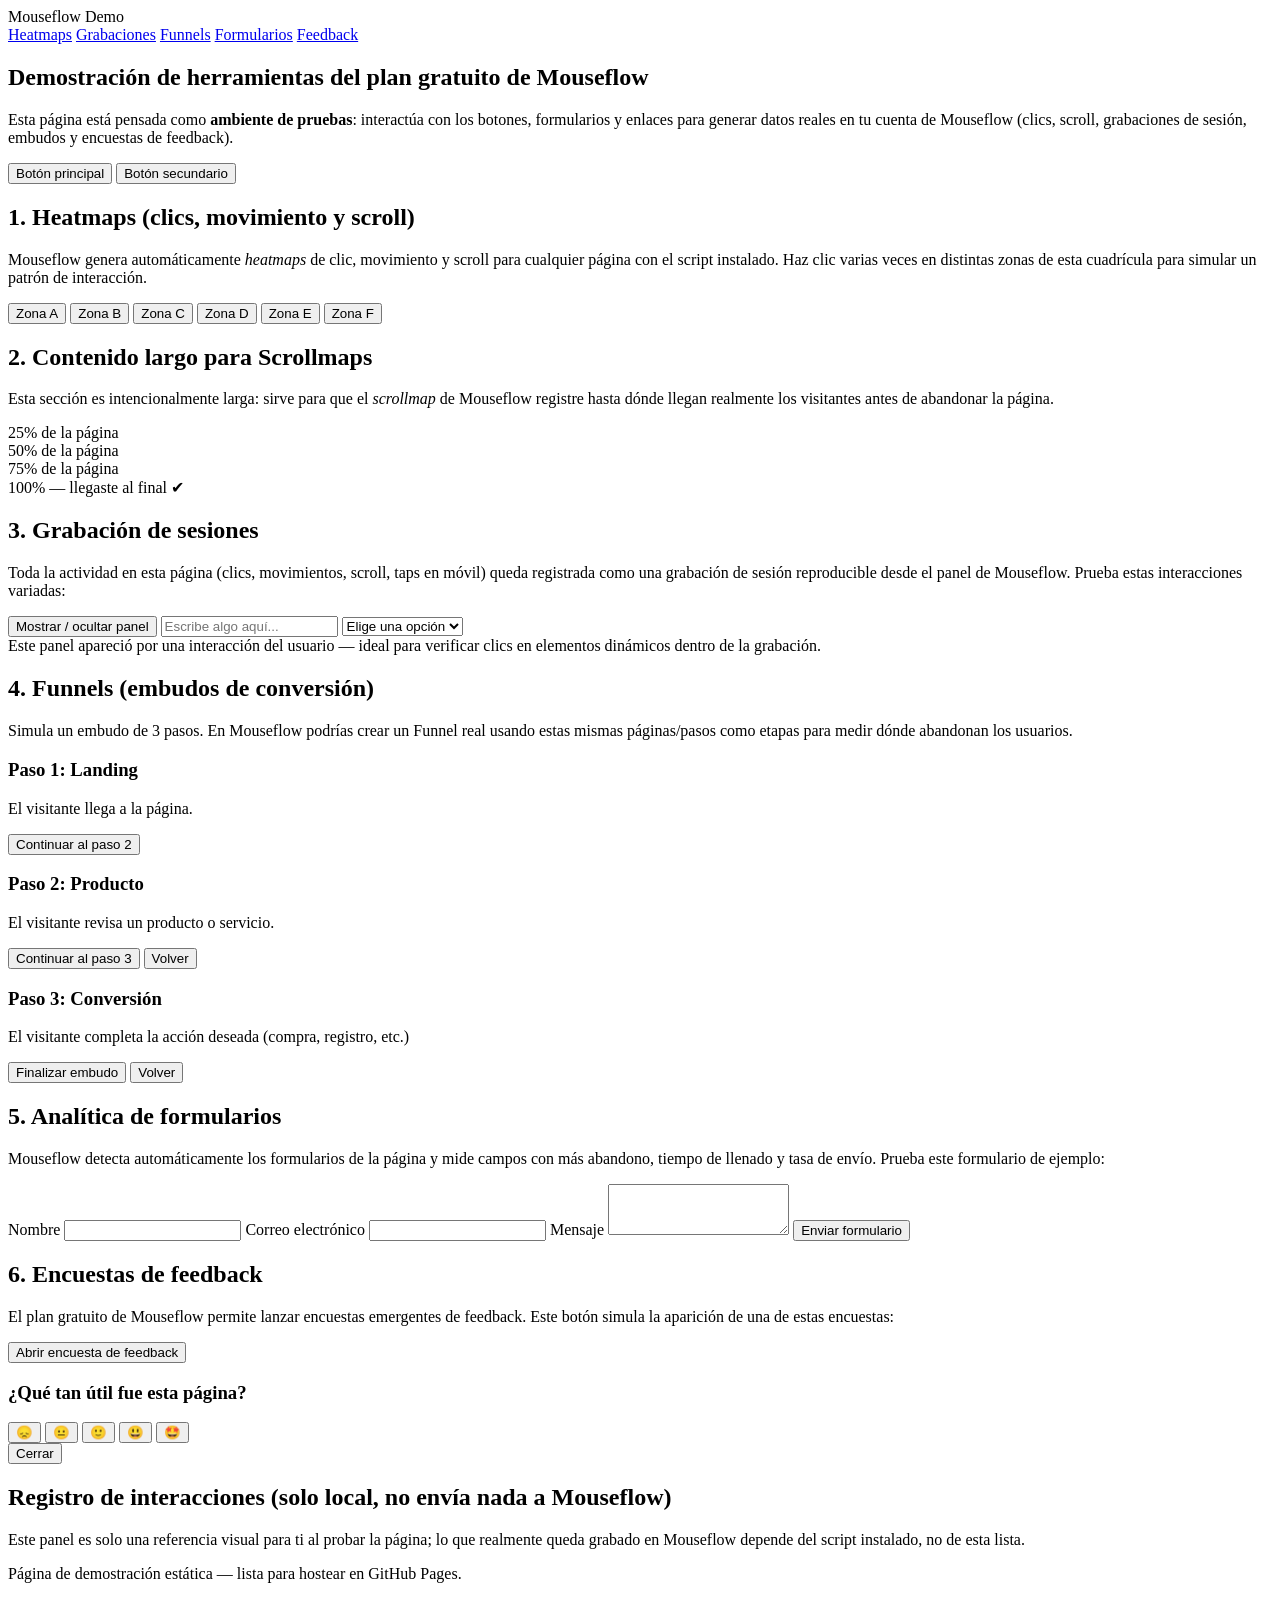
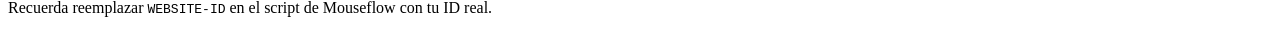
==== index.html @ f3110cd4 "Add files via upload" ====
<!DOCTYPE html>
<html lang="es">
<head>
<meta charset="UTF-8">
<meta name="viewport" content="width=device-width, initial-scale=1.0">
<title>Demo Mouseflow — Plan Gratuito</title>
<link rel="stylesheet" href="css/styles.css">
</head>
<body>

  <!-- ============================================= -->
  <!-- SCRIPT DE MOUSEFLOW                            -->
  <!-- Reemplaza WEBSITE-ID por tu ID real del panel  -->
  <!-- de Mouseflow (Settings > Website ID) para que  -->
  <!-- esta página empiece a grabar sesiones,         -->
  <!-- heatmaps, funnels, etc.                        -->
  <!-- ============================================= -->
  <script>
    window._mfq = window._mfq || [];
    (function() {
      var mf = document.createElement("script");
      mf.type = "text/javascript"; mf.async = true;
      mf.src = "//cdn.mouseflow.com/projects/WEBSITE-ID.js";
      document.getElementsByTagName("head")[0].appendChild(mf);
    })();
  </script>

  <header class="topbar">
    <div class="container topbar-inner">
      <div class="brand">
        <span class="brand-dot"></span>
        Mouseflow Demo
      </div>
      <nav class="nav">
        <a href="#heatmaps">Heatmaps</a>
        <a href="#recording">Grabaciones</a>
        <a href="#funnels">Funnels</a>
        <a href="#forms">Formularios</a>
        <a href="#feedback">Feedback</a>
      </nav>
    </div>
  </header>

  <section class="hero">
    <div class="container">
      <h1>Demostración de herramientas del plan gratuito de Mouseflow</h1>
      <p>
        Esta página está pensada como <strong>ambiente de pruebas</strong>: interactúa con los
        botones, formularios y enlaces para generar datos reales en tu cuenta de Mouseflow
        (clics, scroll, grabaciones de sesión, embudos y encuestas de feedback).
      </p>
      <div class="hero-actions">
        <button class="btn btn-primary" data-mf-event="hero-cta-principal" onclick="logEvent('CTA principal')">
          Botón principal
        </button>
        <button class="btn btn-secondary" data-mf-event="hero-cta-secundario" onclick="logEvent('CTA secundario')">
          Botón secundario
        </button>
      </div>
    </div>
  </section>

  <!-- ================= HEATMAPS ================= -->
  <section id="heatmaps" class="section">
    <div class="container">
      <h2>1. Heatmaps (clics, movimiento y scroll)</h2>
      <p>
        Mouseflow genera automáticamente <em>heatmaps</em> de clic, movimiento y scroll para
        cualquier página con el script instalado. Haz clic varias veces en distintas zonas
        de esta cuadrícula para simular un patrón de interacción.
      </p>
      <div class="grid-demo">
        <button class="grid-btn" onclick="logEvent('Heatmap A')">Zona A</button>
        <button class="grid-btn" onclick="logEvent('Heatmap B')">Zona B</button>
        <button class="grid-btn" onclick="logEvent('Heatmap C')">Zona C</button>
        <button class="grid-btn" onclick="logEvent('Heatmap D')">Zona D</button>
        <button class="grid-btn" onclick="logEvent('Heatmap E')">Zona E</button>
        <button class="grid-btn" onclick="logEvent('Heatmap F')">Zona F</button>
      </div>
    </div>
  </section>

  <!-- ============== SCROLLMAP FILLER ============== -->
  <section class="section section-alt">
    <div class="container">
      <h2>2. Contenido largo para Scrollmaps</h2>
      <p>
        Esta sección es intencionalmente larga: sirve para que el <em>scrollmap</em> de
        Mouseflow registre hasta dónde llegan realmente los visitantes antes de abandonar
        la página.
      </p>
      <div class="scroll-filler">
        <div class="scroll-block">25% de la página</div>
        <div class="scroll-block">50% de la página</div>
        <div class="scroll-block">75% de la página</div>
        <div class="scroll-block">100% — llegaste al final ✔</div>
      </div>
    </div>
  </section>

  <!-- ============== SESSION RECORDING ============== -->
  <section id="recording" class="section">
    <div class="container">
      <h2>3. Grabación de sesiones</h2>
      <p>
        Toda la actividad en esta página (clics, movimientos, scroll, taps en móvil) queda
        registrada como una grabación de sesión reproducible desde el panel de Mouseflow.
        Prueba estas interacciones variadas:
      </p>
      <div class="rec-actions">
        <button class="btn btn-outline" onclick="toggleBox()">Mostrar / ocultar panel</button>
        <input class="input" type="text" placeholder="Escribe algo aquí..." oninput="logEvent('Input de texto')">
        <select class="input" onchange="logEvent('Selección: ' + this.value)">
          <option value="">Elige una opción</option>
          <option value="opcion-1">Opción 1</option>
          <option value="opcion-2">Opción 2</option>
          <option value="opcion-3">Opción 3</option>
        </select>
      </div>
      <div id="hiddenBox" class="hidden-box hidden">
        Este panel apareció por una interacción del usuario — ideal para verificar clics en
        elementos dinámicos dentro de la grabación.
      </div>
    </div>
  </section>

  <!-- ================= FUNNELS ================= -->
  <section id="funnels" class="section section-alt">
    <div class="container">
      <h2>4. Funnels (embudos de conversión)</h2>
      <p>
        Simula un embudo de 3 pasos. En Mouseflow podrías crear un Funnel real usando estas
        mismas páginas/pasos como etapas para medir dónde abandonan los usuarios.
      </p>
      <div class="funnel">
        <div class="funnel-step active" id="step1">
          <h3>Paso 1: Landing</h3>
          <p>El visitante llega a la página.</p>
          <button class="btn btn-primary" onclick="goToStep(2)">Continuar al paso 2</button>
        </div>
        <div class="funnel-step" id="step2">
          <h3>Paso 2: Producto</h3>
          <p>El visitante revisa un producto o servicio.</p>
          <button class="btn btn-primary" onclick="goToStep(3)">Continuar al paso 3</button>
          <button class="btn btn-outline" onclick="goToStep(1)">Volver</button>
        </div>
        <div class="funnel-step" id="step3">
          <h3>Paso 3: Conversión</h3>
          <p>El visitante completa la acción deseada (compra, registro, etc.)</p>
          <button class="btn btn-primary" onclick="completeFunnel()">Finalizar embudo</button>
          <button class="btn btn-outline" onclick="goToStep(2)">Volver</button>
        </div>
      </div>
      <div class="funnel-progress">
        <div class="funnel-progress-bar" id="funnelProgress"></div>
      </div>
    </div>
  </section>

  <!-- ================= FORMS ================= -->
  <section id="forms" class="section">
    <div class="container">
      <h2>5. Analítica de formularios</h2>
      <p>
        Mouseflow detecta automáticamente los formularios de la página y mide campos con más
        abandono, tiempo de llenado y tasa de envío. Prueba este formulario de ejemplo:
      </p>
      <form class="demo-form" onsubmit="return submitForm(event)">
        <label>Nombre
          <input class="input" type="text" name="nombre" required>
        </label>
        <label>Correo electrónico
          <input class="input" type="email" name="correo" required>
        </label>
        <label>Mensaje
          <textarea class="input" name="mensaje" rows="3"></textarea>
        </label>
        <button class="btn btn-primary" type="submit">Enviar formulario</button>
      </form>
      <p id="formResult" class="form-result"></p>
    </div>
  </section>

  <!-- ================= FEEDBACK ================= -->
  <section id="feedback" class="section section-alt">
    <div class="container">
      <h2>6. Encuestas de feedback</h2>
      <p>
        El plan gratuito de Mouseflow permite lanzar encuestas emergentes de feedback.
        Este botón simula la aparición de una de estas encuestas:
      </p>
      <button class="btn btn-secondary" onclick="showFeedback()">Abrir encuesta de feedback</button>

      <div id="feedbackModal" class="modal hidden">
        <div class="modal-card">
          <h3>¿Qué tan útil fue esta página?</h3>
          <div class="rating">
            <button onclick="rate(1)">😞</button>
            <button onclick="rate(2)">😐</button>
            <button onclick="rate(3)">🙂</button>
            <button onclick="rate(4)">😃</button>
            <button onclick="rate(5)">🤩</button>
          </div>
          <button class="btn btn-outline" onclick="closeFeedback()">Cerrar</button>
        </div>
      </div>
    </div>
  </section>

  <!-- ================= LOG DE EVENTOS ================= -->
  <section class="section">
    <div class="container">
      <h2>Registro de interacciones (solo local, no envía nada a Mouseflow)</h2>
      <p>
        Este panel es solo una referencia visual para ti al probar la página; lo que
        realmente queda grabado en Mouseflow depende del script instalado, no de esta lista.
      </p>
      <ul id="eventLog" class="event-log"></ul>
    </div>
  </section>

  <footer class="footer">
    <div class="container">
      <p>Página de demostración estática — lista para hostear en GitHub Pages.</p>
      <p>Recuerda reemplazar <code>WEBSITE-ID</code> en el script de Mouseflow con tu ID real.</p>
    </div>
  </footer>

  <script src="js/script.js"></script>
</body>
</html>
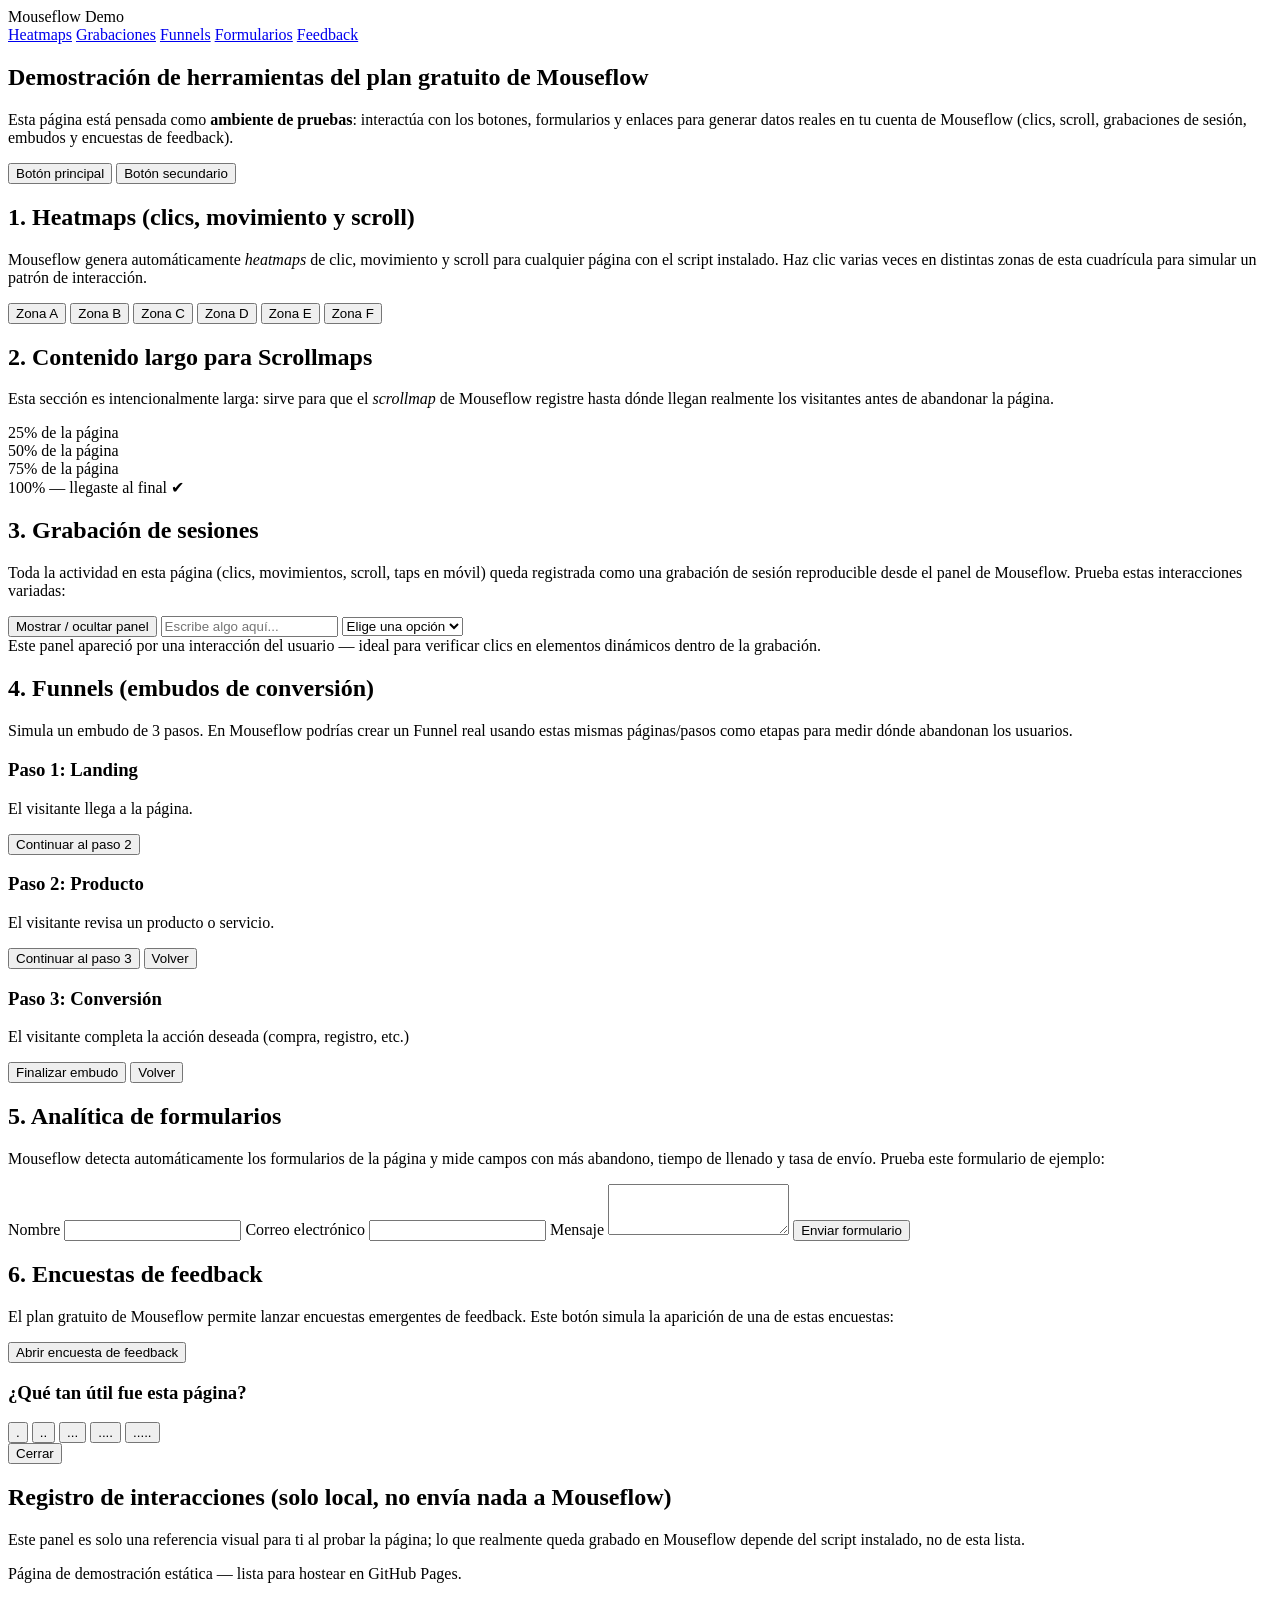
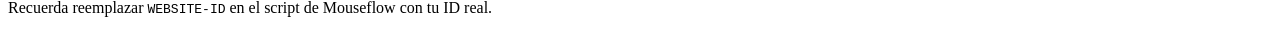
==== commit 8218a04d: "Update index.html" ====
--- a/index.html
+++ b/index.html
@@ -195,11 +195,11 @@
         <div class="modal-card">
           <h3>¿Qué tan útil fue esta página?</h3>
           <div class="rating">
-            <button onclick="rate(1)">😞</button>
-            <button onclick="rate(2)">😐</button>
-            <button onclick="rate(3)">🙂</button>
-            <button onclick="rate(4)">😃</button>
-            <button onclick="rate(5)">🤩</button>
+            <button onclick="rate(1)">.</button>
+            <button onclick="rate(2)">..</button>
+            <button onclick="rate(3)">...</button>
+            <button onclick="rate(4)">....</button>
+            <button onclick="rate(5)">.....</button>
           </div>
           <button class="btn btn-outline" onclick="closeFeedback()">Cerrar</button>
         </div>
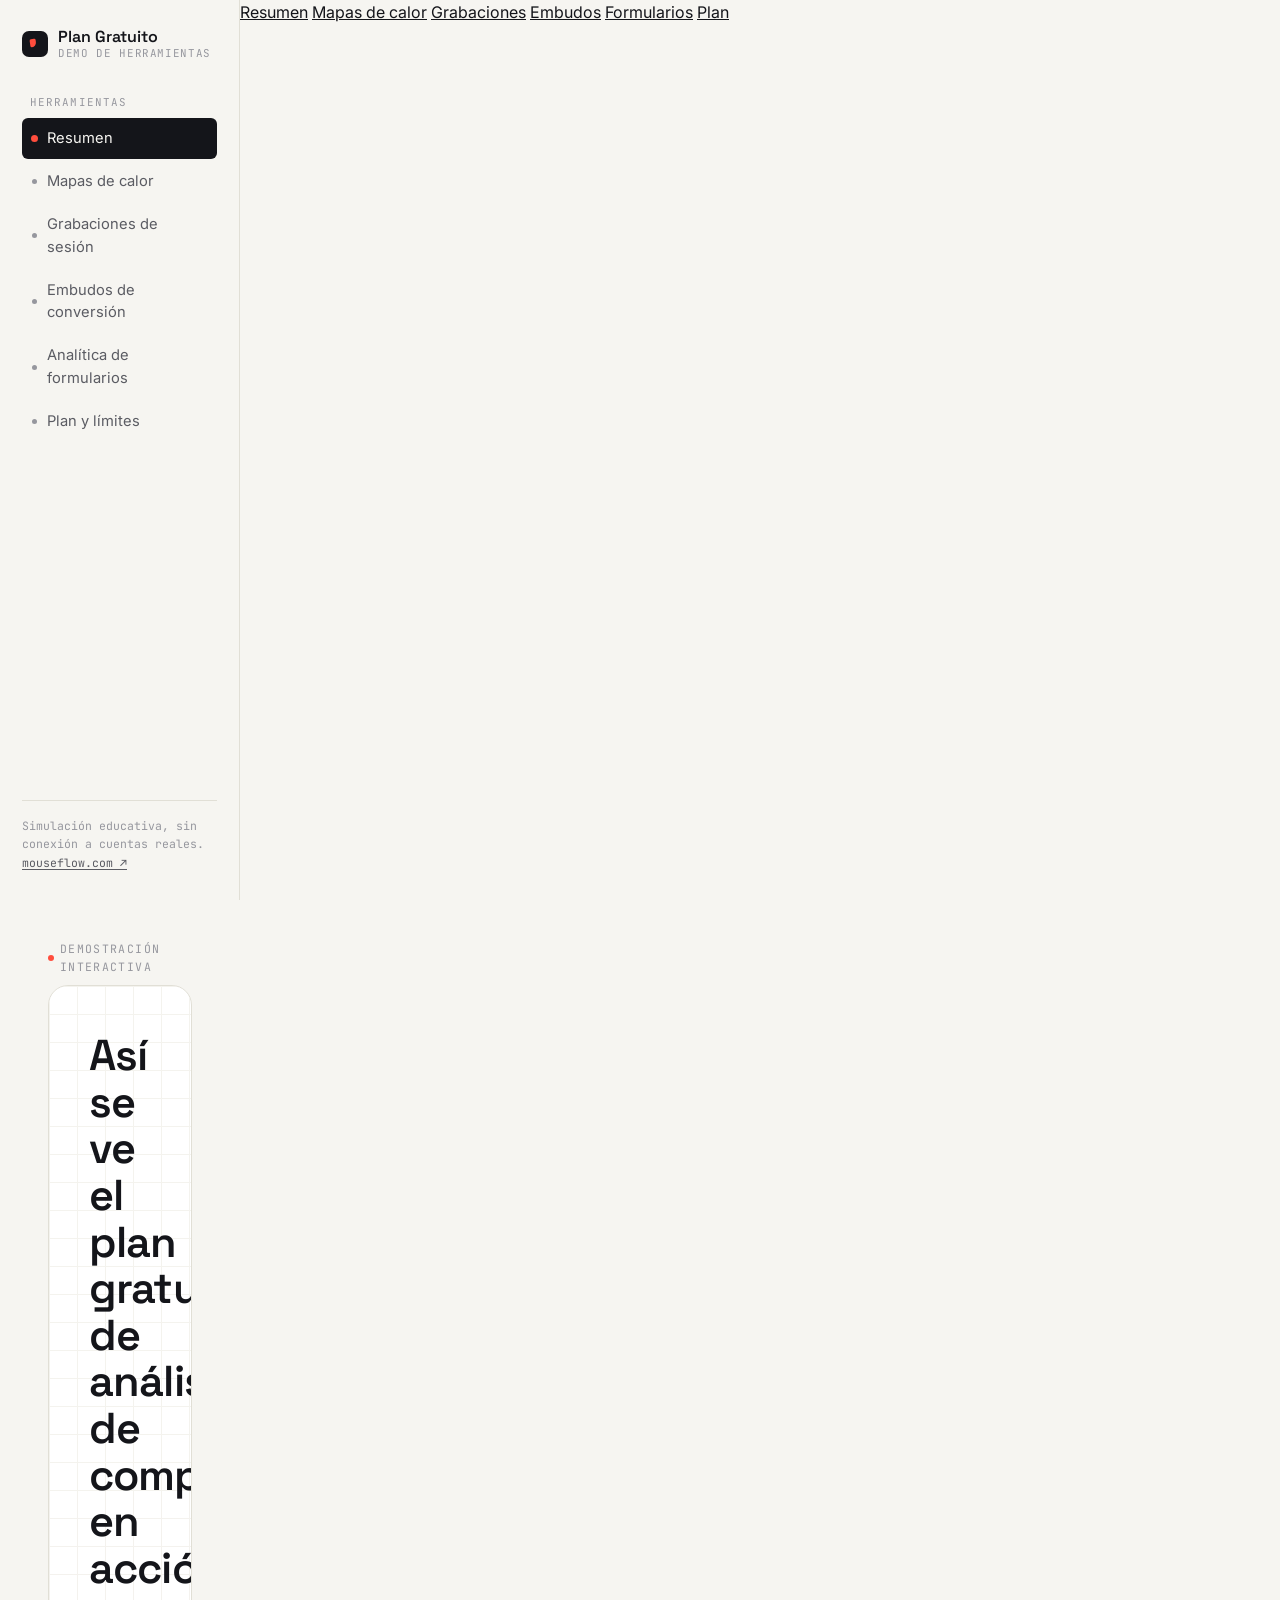
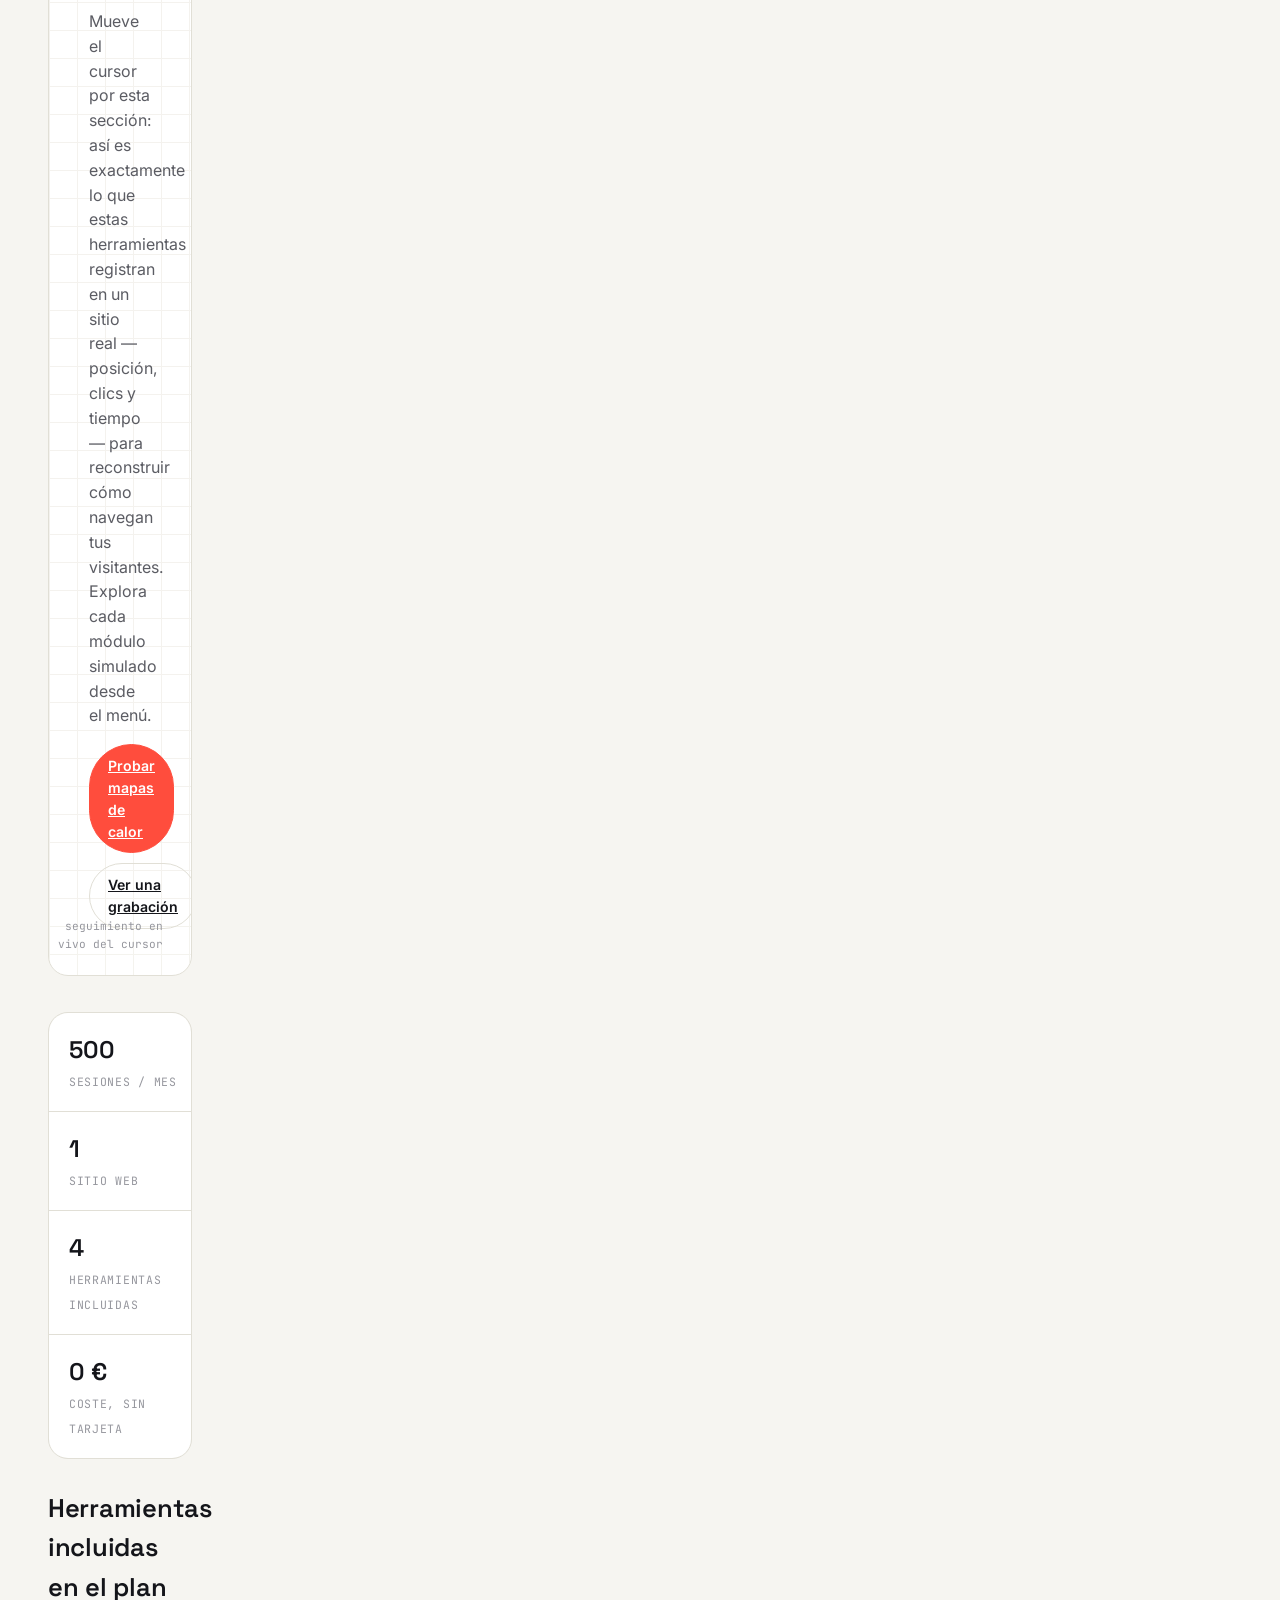
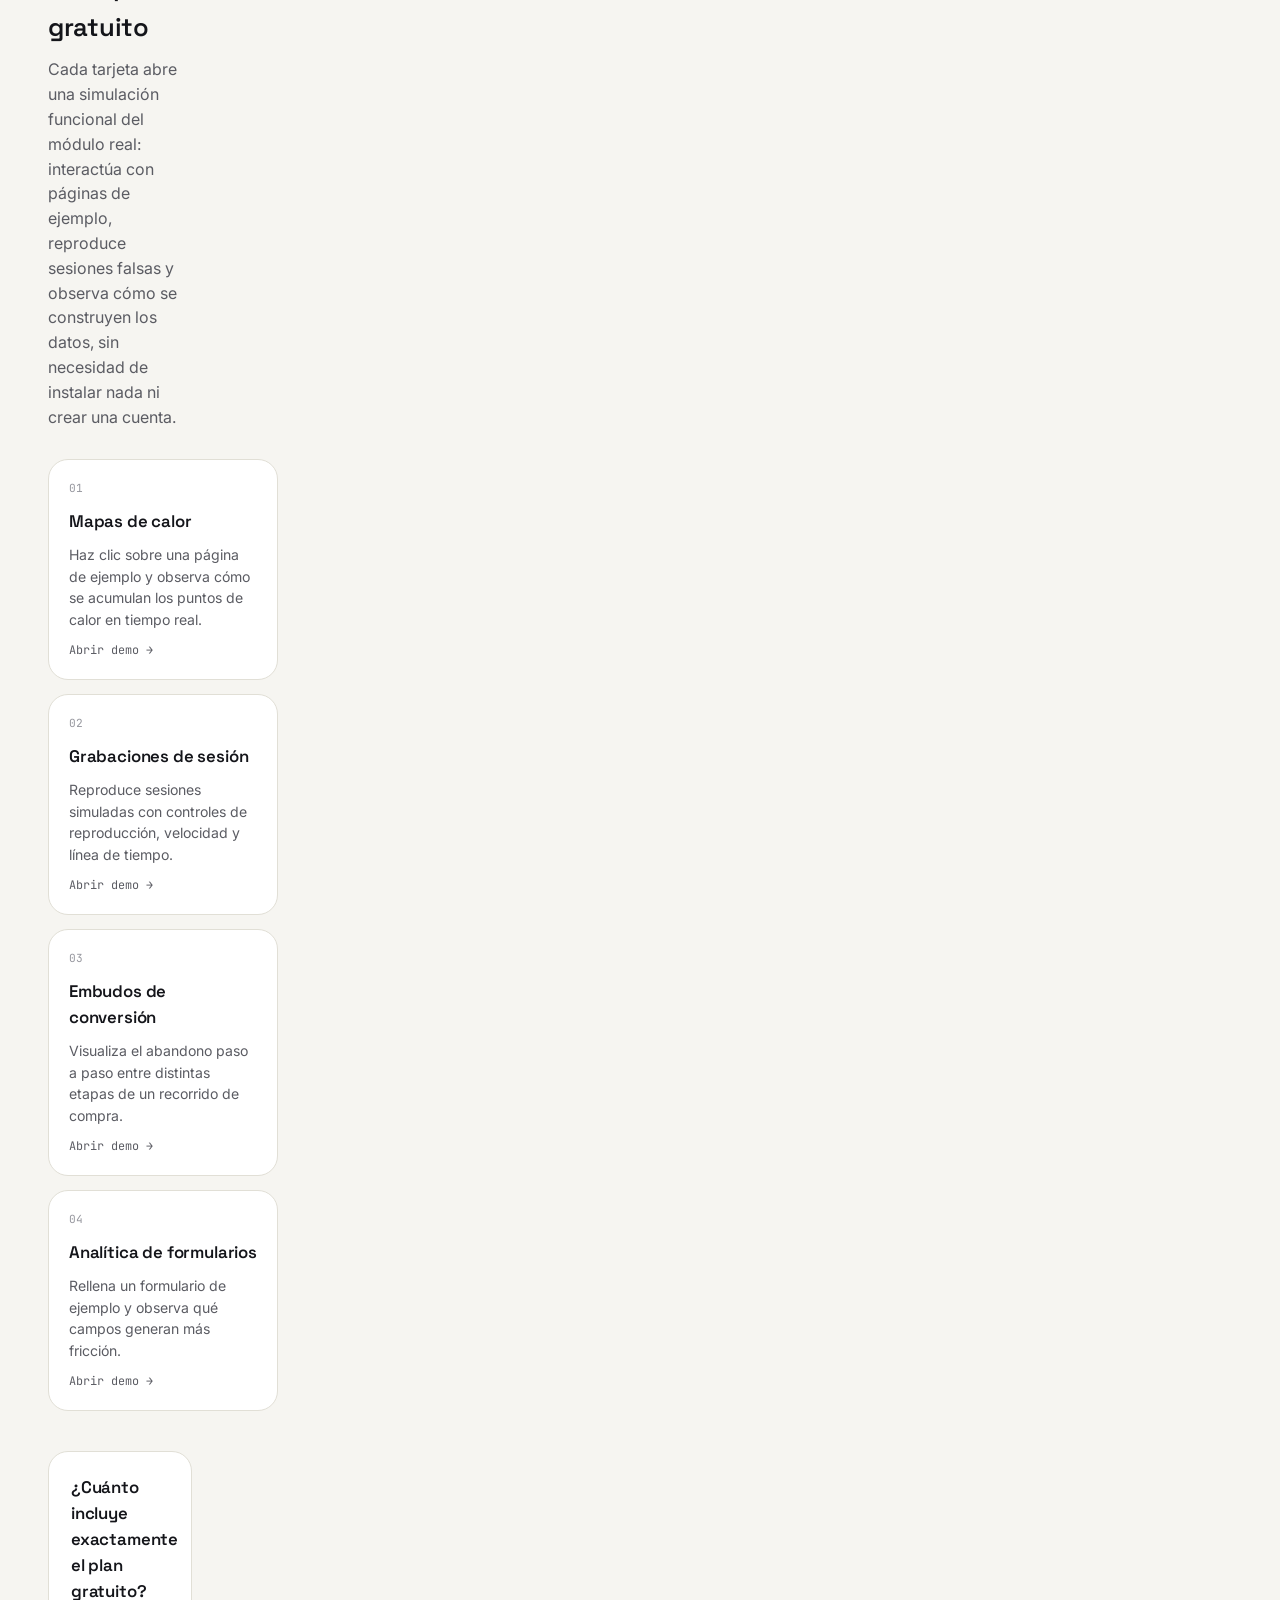
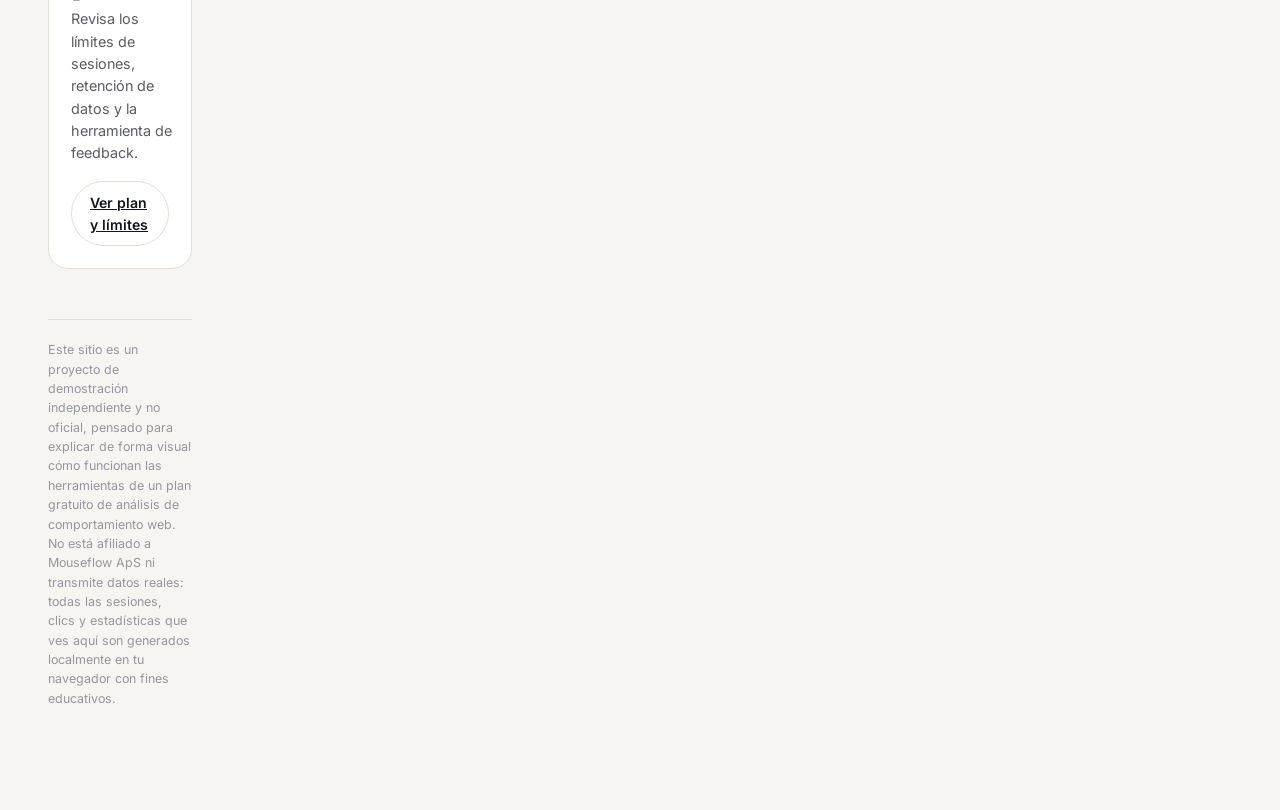
==== commit cb065412: "Add files via upload" ====
--- a/index.html
+++ b/index.html
@@ -1,231 +1,143 @@
-<!DOCTYPE html>
+<!doctype html>
 <html lang="es">
 <head>
-<meta charset="UTF-8">
-<meta name="viewport" content="width=device-width, initial-scale=1.0">
-<title>Demo Mouseflow — Plan Gratuito</title>
-<link rel="stylesheet" href="css/styles.css">
+<meta charset="utf-8">
+<meta name="viewport" content="width=device-width, initial-scale=1">
+<title>Demo · Herramientas del plan gratuito · Análisis de comportamiento</title>
+<meta name="description" content="Demostración interactiva y no oficial de las herramientas incluidas en un plan gratuito de análisis de comportamiento web: mapas de calor, grabaciones, embudos y analítica de formularios.">
+<link rel="preconnect" href="https://fonts.googleapis.com">
+<link rel="preconnect" href="https://fonts.gstatic.com" crossorigin>
+<link href="https://fonts.googleapis.com/css2?family=Space+Grotesk:wght@500;600;700&family=Inter:wght@400;500;600&family=JetBrains+Mono:wght@400;500&display=swap" rel="stylesheet">
+<link rel="stylesheet" href="assets/css/style.css">
 </head>
 <body>
 
-  <!-- ============================================= -->
-  <!-- SCRIPT DE MOUSEFLOW                            -->
-  <!-- Reemplaza WEBSITE-ID por tu ID real del panel  -->
-  <!-- de Mouseflow (Settings > Website ID) para que  -->
-  <!-- esta página empiece a grabar sesiones,         -->
-  <!-- heatmaps, funnels, etc.                        -->
-  <!-- ============================================= -->
-  <script>
-    window._mfq = window._mfq || [];
-    (function() {
-      var mf = document.createElement("script");
-      mf.type = "text/javascript"; mf.async = true;
-      mf.src = "//cdn.mouseflow.com/projects/WEBSITE-ID.js";
-      document.getElementsByTagName("head")[0].appendChild(mf);
-    })();
-  </script>
+<div class="shell">
 
-  <header class="topbar">
-    <div class="container topbar-inner">
-      <div class="brand">
-        <span class="brand-dot"></span>
-        Mouseflow Demo
+  <!-- nav lateral (escritorio) -->
+  <aside class="side">
+    <a href="index.html" class="brand">
+      <span class="brand-mark" aria-hidden="true"></span>
+      <span class="brand-text">Plan Gratuito<small>demo de herramientas</small></span>
+    </a>
+
+    <div class="nav-group-label">Herramientas</div>
+    <ul class="nav-list">
+      <li><a href="index.html"><span class="bullet"></span>Resumen</a></li>
+      <li><a href="heatmaps.html"><span class="bullet"></span>Mapas de calor</a></li>
+      <li><a href="recordings.html"><span class="bullet"></span>Grabaciones de sesión</a></li>
+      <li><a href="funnels.html"><span class="bullet"></span>Embudos de conversión</a></li>
+      <li><a href="forms.html"><span class="bullet"></span>Analítica de formularios</a></li>
+      <li><a href="plan.html"><span class="bullet"></span>Plan y límites</a></li>
+    </ul>
+
+    <div class="side-foot">
+      Simulación educativa, sin conexión a cuentas reales.<br>
+      <a href="https://mouseflow.com" target="_blank" rel="noopener">mouseflow.com ↗</a>
+    </div>
+  </aside>
+
+  <!-- nav superior (móvil) -->
+  <div class="topbar">
+    <a href="index.html" class="brand">
+      <span class="brand-mark" aria-hidden="true"></span>
+      <span class="brand-text">Plan Gratuito</span>
+    </a>
+  </div>
+  <nav class="topbar-nav">
+    <a href="index.html">Resumen</a>
+    <a href="heatmaps.html">Mapas de calor</a>
+    <a href="recordings.html">Grabaciones</a>
+    <a href="funnels.html">Embudos</a>
+    <a href="forms.html">Formularios</a>
+    <a href="plan.html">Plan</a>
+  </nav>
+
+  <main class="main">
+    <div class="container">
+
+      <div class="eyebrow"><span class="dot"></span>Demostración interactiva</div>
+
+      <section class="hero" data-cursor-hero>
+        <div class="hero-grid" aria-hidden="true"></div>
+        <div class="hero-inner">
+          <h1>Así se ve el plan gratuito de análisis de comportamiento en acción.</h1>
+          <p style="margin-top:14px;">
+            Mueve el cursor por esta sección: así es exactamente lo que estas herramientas
+            registran en un sitio real —posición, clics y tiempo— para reconstruir cómo
+            navegan tus visitantes. Explora cada módulo simulado desde el menú.
+          </p>
+          <div class="btn-row">
+            <a href="heatmaps.html" class="btn accent">Probar mapas de calor</a>
+            <a href="recordings.html" class="btn ghost">Ver una grabación</a>
+          </div>
+        </div>
+        <div id="cursor-dot"></div>
+        <div id="cursor-coords"></div>
+        <div class="hero-hint">seguimiento en vivo del cursor</div>
+      </section>
+
+      <div class="stat-row">
+        <div class="stat"><b>500</b><span>sesiones / mes</span></div>
+        <div class="stat"><b>1</b><span>sitio web</span></div>
+        <div class="stat"><b>4</b><span>herramientas incluidas</span></div>
+        <div class="stat"><b>0 €</b><span>coste, sin tarjeta</span></div>
       </div>
-      <nav class="nav">
-        <a href="#heatmaps">Heatmaps</a>
-        <a href="#recording">Grabaciones</a>
-        <a href="#funnels">Funnels</a>
-        <a href="#forms">Formularios</a>
-        <a href="#feedback">Feedback</a>
-      </nav>
+
+      <h2>Herramientas incluidas en el plan gratuito</h2>
+      <p class="lead" style="max-width:60ch;">
+        Cada tarjeta abre una simulación funcional del módulo real: interactúa con
+        páginas de ejemplo, reproduce sesiones falsas y observa cómo se construyen
+        los datos, sin necesidad de instalar nada ni crear una cuenta.
+      </p>
+
+      <div class="tool-grid">
+        <a class="tool-card" href="heatmaps.html">
+          <span class="num">01</span>
+          <h3>Mapas de calor</h3>
+          <p>Haz clic sobre una página de ejemplo y observa cómo se acumulan los puntos de calor en tiempo real.</p>
+          <span class="go">Abrir demo →</span>
+        </a>
+        <a class="tool-card" href="recordings.html">
+          <span class="num">02</span>
+          <h3>Grabaciones de sesión</h3>
+          <p>Reproduce sesiones simuladas con controles de reproducción, velocidad y línea de tiempo.</p>
+          <span class="go">Abrir demo →</span>
+        </a>
+        <a class="tool-card" href="funnels.html">
+          <span class="num">03</span>
+          <h3>Embudos de conversión</h3>
+          <p>Visualiza el abandono paso a paso entre distintas etapas de un recorrido de compra.</p>
+          <span class="go">Abrir demo →</span>
+        </a>
+        <a class="tool-card" href="forms.html">
+          <span class="num">04</span>
+          <h3>Analítica de formularios</h3>
+          <p>Rellena un formulario de ejemplo y observa qué campos generan más fricción.</p>
+          <span class="go">Abrir demo →</span>
+        </a>
+      </div>
+
+      <div class="card" style="display:flex; justify-content:space-between; align-items:center; gap:16px; flex-wrap:wrap;">
+        <div>
+          <h3 style="margin-bottom:4px;">¿Cuánto incluye exactamente el plan gratuito?</h3>
+          <p style="margin:0; font-size:.9rem;">Revisa los límites de sesiones, retención de datos y la herramienta de feedback.</p>
+        </div>
+        <a href="plan.html" class="btn ghost">Ver plan y límites</a>
+      </div>
+
+      <p class="disclaimer">
+        Este sitio es un proyecto de demostración independiente y no oficial, pensado para
+        explicar de forma visual cómo funcionan las herramientas de un plan gratuito de
+        análisis de comportamiento web. No está afiliado a Mouseflow ApS ni transmite datos
+        reales: todas las sesiones, clics y estadísticas que ves aquí son generados localmente
+        en tu navegador con fines educativos.
+      </p>
+
     </div>
-  </header>
+  </main>
+</div>
 
-  <section class="hero">
-    <div class="container">
-      <h1>Demostración de herramientas del plan gratuito de Mouseflow</h1>
-      <p>
-        Esta página está pensada como <strong>ambiente de pruebas</strong>: interactúa con los
-        botones, formularios y enlaces para generar datos reales en tu cuenta de Mouseflow
-        (clics, scroll, grabaciones de sesión, embudos y encuestas de feedback).
-      </p>
-      <div class="hero-actions">
-        <button class="btn btn-primary" data-mf-event="hero-cta-principal" onclick="logEvent('CTA principal')">
-          Botón principal
-        </button>
-        <button class="btn btn-secondary" data-mf-event="hero-cta-secundario" onclick="logEvent('CTA secundario')">
-          Botón secundario
-        </button>
-      </div>
-    </div>
-  </section>
-
-  <!-- ================= HEATMAPS ================= -->
-  <section id="heatmaps" class="section">
-    <div class="container">
-      <h2>1. Heatmaps (clics, movimiento y scroll)</h2>
-      <p>
-        Mouseflow genera automáticamente <em>heatmaps</em> de clic, movimiento y scroll para
-        cualquier página con el script instalado. Haz clic varias veces en distintas zonas
-        de esta cuadrícula para simular un patrón de interacción.
-      </p>
-      <div class="grid-demo">
-        <button class="grid-btn" onclick="logEvent('Heatmap A')">Zona A</button>
-        <button class="grid-btn" onclick="logEvent('Heatmap B')">Zona B</button>
-        <button class="grid-btn" onclick="logEvent('Heatmap C')">Zona C</button>
-        <button class="grid-btn" onclick="logEvent('Heatmap D')">Zona D</button>
-        <button class="grid-btn" onclick="logEvent('Heatmap E')">Zona E</button>
-        <button class="grid-btn" onclick="logEvent('Heatmap F')">Zona F</button>
-      </div>
-    </div>
-  </section>
-
-  <!-- ============== SCROLLMAP FILLER ============== -->
-  <section class="section section-alt">
-    <div class="container">
-      <h2>2. Contenido largo para Scrollmaps</h2>
-      <p>
-        Esta sección es intencionalmente larga: sirve para que el <em>scrollmap</em> de
-        Mouseflow registre hasta dónde llegan realmente los visitantes antes de abandonar
-        la página.
-      </p>
-      <div class="scroll-filler">
-        <div class="scroll-block">25% de la página</div>
-        <div class="scroll-block">50% de la página</div>
-        <div class="scroll-block">75% de la página</div>
-        <div class="scroll-block">100% — llegaste al final ✔</div>
-      </div>
-    </div>
-  </section>
-
-  <!-- ============== SESSION RECORDING ============== -->
-  <section id="recording" class="section">
-    <div class="container">
-      <h2>3. Grabación de sesiones</h2>
-      <p>
-        Toda la actividad en esta página (clics, movimientos, scroll, taps en móvil) queda
-        registrada como una grabación de sesión reproducible desde el panel de Mouseflow.
-        Prueba estas interacciones variadas:
-      </p>
-      <div class="rec-actions">
-        <button class="btn btn-outline" onclick="toggleBox()">Mostrar / ocultar panel</button>
-        <input class="input" type="text" placeholder="Escribe algo aquí..." oninput="logEvent('Input de texto')">
-        <select class="input" onchange="logEvent('Selección: ' + this.value)">
-          <option value="">Elige una opción</option>
-          <option value="opcion-1">Opción 1</option>
-          <option value="opcion-2">Opción 2</option>
-          <option value="opcion-3">Opción 3</option>
-        </select>
-      </div>
-      <div id="hiddenBox" class="hidden-box hidden">
-        Este panel apareció por una interacción del usuario — ideal para verificar clics en
-        elementos dinámicos dentro de la grabación.
-      </div>
-    </div>
-  </section>
-
-  <!-- ================= FUNNELS ================= -->
-  <section id="funnels" class="section section-alt">
-    <div class="container">
-      <h2>4. Funnels (embudos de conversión)</h2>
-      <p>
-        Simula un embudo de 3 pasos. En Mouseflow podrías crear un Funnel real usando estas
-        mismas páginas/pasos como etapas para medir dónde abandonan los usuarios.
-      </p>
-      <div class="funnel">
-        <div class="funnel-step active" id="step1">
-          <h3>Paso 1: Landing</h3>
-          <p>El visitante llega a la página.</p>
-          <button class="btn btn-primary" onclick="goToStep(2)">Continuar al paso 2</button>
-        </div>
-        <div class="funnel-step" id="step2">
-          <h3>Paso 2: Producto</h3>
-          <p>El visitante revisa un producto o servicio.</p>
-          <button class="btn btn-primary" onclick="goToStep(3)">Continuar al paso 3</button>
-          <button class="btn btn-outline" onclick="goToStep(1)">Volver</button>
-        </div>
-        <div class="funnel-step" id="step3">
-          <h3>Paso 3: Conversión</h3>
-          <p>El visitante completa la acción deseada (compra, registro, etc.)</p>
-          <button class="btn btn-primary" onclick="completeFunnel()">Finalizar embudo</button>
-          <button class="btn btn-outline" onclick="goToStep(2)">Volver</button>
-        </div>
-      </div>
-      <div class="funnel-progress">
-        <div class="funnel-progress-bar" id="funnelProgress"></div>
-      </div>
-    </div>
-  </section>
-
-  <!-- ================= FORMS ================= -->
-  <section id="forms" class="section">
-    <div class="container">
-      <h2>5. Analítica de formularios</h2>
-      <p>
-        Mouseflow detecta automáticamente los formularios de la página y mide campos con más
-        abandono, tiempo de llenado y tasa de envío. Prueba este formulario de ejemplo:
-      </p>
-      <form class="demo-form" onsubmit="return submitForm(event)">
-        <label>Nombre
-          <input class="input" type="text" name="nombre" required>
-        </label>
-        <label>Correo electrónico
-          <input class="input" type="email" name="correo" required>
-        </label>
-        <label>Mensaje
-          <textarea class="input" name="mensaje" rows="3"></textarea>
-        </label>
-        <button class="btn btn-primary" type="submit">Enviar formulario</button>
-      </form>
-      <p id="formResult" class="form-result"></p>
-    </div>
-  </section>
-
-  <!-- ================= FEEDBACK ================= -->
-  <section id="feedback" class="section section-alt">
-    <div class="container">
-      <h2>6. Encuestas de feedback</h2>
-      <p>
-        El plan gratuito de Mouseflow permite lanzar encuestas emergentes de feedback.
-        Este botón simula la aparición de una de estas encuestas:
-      </p>
-      <button class="btn btn-secondary" onclick="showFeedback()">Abrir encuesta de feedback</button>
-
-      <div id="feedbackModal" class="modal hidden">
-        <div class="modal-card">
-          <h3>¿Qué tan útil fue esta página?</h3>
-          <div class="rating">
-            <button onclick="rate(1)">.</button>
-            <button onclick="rate(2)">..</button>
-            <button onclick="rate(3)">...</button>
-            <button onclick="rate(4)">....</button>
-            <button onclick="rate(5)">.....</button>
-          </div>
-          <button class="btn btn-outline" onclick="closeFeedback()">Cerrar</button>
-        </div>
-      </div>
-    </div>
-  </section>
-
-  <!-- ================= LOG DE EVENTOS ================= -->
-  <section class="section">
-    <div class="container">
-      <h2>Registro de interacciones (solo local, no envía nada a Mouseflow)</h2>
-      <p>
-        Este panel es solo una referencia visual para ti al probar la página; lo que
-        realmente queda grabado en Mouseflow depende del script instalado, no de esta lista.
-      </p>
-      <ul id="eventLog" class="event-log"></ul>
-    </div>
-  </section>
-
-  <footer class="footer">
-    <div class="container">
-      <p>Página de demostración estática — lista para hostear en GitHub Pages.</p>
-      <p>Recuerda reemplazar <code>WEBSITE-ID</code> en el script de Mouseflow con tu ID real.</p>
-    </div>
-  </footer>
-
-  <script src="js/script.js"></script>
+<script src="assets/js/main.js"></script>
 </body>
 </html>
--- a/assets/css/style.css
+++ b/assets/css/style.css
@@ -0,0 +1,680 @@
+/* ============================================================
+   DEMO — Free Plan de Mouseflow (proyecto no oficial)
+   Sistema de diseño
+   ============================================================ */
+
+:root{
+  --paper:      #F6F5F1;
+  --paper-dim:  #ECEAE3;
+  --panel:      #FFFFFF;
+  --ink:        #14151A;
+  --ink-soft:   #5B5C63;
+  --ink-faint:  #96979E;
+  --line:       #E1DFD6;
+  --line-soft:  #EDEBE3;
+
+  --accent:      #FF4D3D;   /* clic / calor */
+  --accent-ink:  #B5301F;
+  --accent-soft: #FFE3DE;
+
+  --cursor:      #1F5FEB;   /* movimiento / cursor */
+  --cursor-soft: #DEE8FF;
+
+  --ok:      #1C8A5A;
+  --ok-soft: #DCF3E7;
+
+  --radius-sm: 6px;
+  --radius-md: 12px;
+  --radius-lg: 20px;
+
+  --display: 'Space Grotesk', ui-sans-serif, system-ui, sans-serif;
+  --body:    'Inter', ui-sans-serif, system-ui, -apple-system, sans-serif;
+  --mono:    'JetBrains Mono', ui-monospace, SFMono-Regular, Menlo, monospace;
+
+  --nav-w: 240px;
+  --content-max: 880px;
+}
+
+*, *::before, *::after{ box-sizing: border-box; }
+
+html{ scroll-behavior: smooth; }
+
+body{
+  margin: 0;
+  background: var(--paper);
+  color: var(--ink);
+  font-family: var(--body);
+  font-size: 16px;
+  line-height: 1.55;
+  -webkit-font-smoothing: antialiased;
+}
+
+h1,h2,h3,h4{
+  font-family: var(--display);
+  font-weight: 600;
+  letter-spacing: -0.01em;
+  margin: 0 0 .4em;
+  color: var(--ink);
+}
+h1{ font-size: clamp(1.9rem, 3vw + 1rem, 2.7rem); line-height: 1.08; letter-spacing: -0.02em; }
+h2{ font-size: clamp(1.3rem, 1.4vw + 1rem, 1.6rem); }
+h3{ font-size: 1.05rem; }
+p{ margin: 0 0 1em; color: var(--ink-soft); }
+a{ color: inherit; }
+
+.eyebrow{
+  font-family: var(--mono);
+  font-size: .72rem;
+  letter-spacing: .12em;
+  text-transform: uppercase;
+  color: var(--ink-faint);
+  display: flex;
+  align-items: center;
+  gap: .5em;
+  margin-bottom: .8em;
+}
+.eyebrow .dot{
+  width: 6px; height: 6px; border-radius: 50%;
+  background: var(--accent);
+  display: inline-block;
+  flex: none;
+}
+
+.mono{ font-family: var(--mono); }
+
+:focus-visible{
+  outline: 2px solid var(--cursor);
+  outline-offset: 2px;
+  border-radius: 4px;
+}
+
+/* ---------- layout shell ---------- */
+
+.shell{
+  display: grid;
+  grid-template-columns: var(--nav-w) 1fr;
+  min-height: 100vh;
+}
+
+/* sidebar */
+.side{
+  border-right: 1px solid var(--line);
+  padding: 28px 22px;
+  display: flex;
+  flex-direction: column;
+  position: sticky;
+  top: 0;
+  height: 100vh;
+}
+
+.brand{
+  display: flex;
+  align-items: center;
+  gap: 10px;
+  text-decoration: none;
+  color: var(--ink);
+  margin-bottom: 30px;
+}
+.brand-mark{
+  width: 26px; height: 26px;
+  border-radius: 7px;
+  background: var(--ink);
+  position: relative;
+  flex: none;
+}
+.brand-mark::after{
+  content:"";
+  position:absolute; left: 8px; top: 8px;
+  width: 6px; height: 8px;
+  border-radius: 2px 2px 6px 2px;
+  background: var(--accent);
+  transform: rotate(-8deg);
+}
+.brand-text{
+  font-family: var(--display);
+  font-weight: 600;
+  font-size: 1rem;
+  line-height: 1.1;
+}
+.brand-text small{
+  display:block;
+  font-family: var(--mono);
+  font-weight: 400;
+  font-size: .68rem;
+  letter-spacing: .06em;
+  color: var(--ink-faint);
+  text-transform: uppercase;
+  margin-top: 2px;
+}
+
+.nav-group-label{
+  font-family: var(--mono);
+  font-size: .68rem;
+  letter-spacing: .1em;
+  text-transform: uppercase;
+  color: var(--ink-faint);
+  margin: 4px 8px 8px;
+}
+
+.nav-list{
+  list-style: none;
+  margin: 0 0 20px;
+  padding: 0;
+  display: flex;
+  flex-direction: column;
+  gap: 2px;
+}
+.nav-list a{
+  display: flex;
+  align-items: center;
+  gap: 10px;
+  text-decoration: none;
+  color: var(--ink-soft);
+  font-size: .92rem;
+  padding: 9px 10px;
+  border-radius: var(--radius-sm);
+  transition: background .12s ease, color .12s ease;
+}
+.nav-list a .bullet{
+  width: 5px; height: 5px; border-radius: 50%;
+  background: var(--ink-faint);
+  flex: none;
+  transition: background .12s ease, transform .12s ease;
+}
+.nav-list a:hover{ background: var(--paper-dim); color: var(--ink); }
+.nav-list a.active{
+  background: var(--ink);
+  color: var(--paper);
+}
+.nav-list a.active .bullet{ background: var(--accent); transform: scale(1.4); }
+
+.side-foot{
+  margin-top: auto;
+  padding-top: 16px;
+  border-top: 1px solid var(--line);
+  font-family: var(--mono);
+  font-size: .72rem;
+  color: var(--ink-faint);
+  line-height: 1.6;
+}
+.side-foot a{ color: var(--ink-soft); text-decoration: underline; text-underline-offset: 2px; }
+
+/* mobile top bar */
+.topbar{ display: none; }
+
+/* main content */
+.main{
+  padding: 40px 48px 90px;
+  max-width: 1080px;
+}
+.container{ max-width: var(--content-max); }
+
+.page-head{
+  margin-bottom: 34px;
+  padding-bottom: 26px;
+  border-bottom: 1px solid var(--line);
+}
+.page-head p.lead{
+  font-size: 1.05rem;
+  color: var(--ink-soft);
+  max-width: 60ch;
+}
+
+/* ---------- generic components ---------- */
+
+.card{
+  background: var(--panel);
+  border: 1px solid var(--line);
+  border-radius: var(--radius-lg);
+  padding: 22px;
+}
+
+.btn{
+  font-family: var(--body);
+  font-size: .88rem;
+  font-weight: 600;
+  border-radius: 999px;
+  padding: 10px 18px;
+  border: 1px solid var(--ink);
+  background: var(--ink);
+  color: var(--paper);
+  cursor: pointer;
+  display: inline-flex;
+  align-items: center;
+  gap: 8px;
+  transition: transform .12s ease, opacity .12s ease;
+}
+.btn:hover{ opacity: .85; }
+.btn:active{ transform: scale(.97); }
+.btn.ghost{
+  background: transparent;
+  color: var(--ink);
+  border-color: var(--line);
+}
+.btn.ghost:hover{ background: var(--paper-dim); opacity: 1; }
+.btn.accent{ background: var(--accent); border-color: var(--accent); color: #fff; }
+.btn.small{ padding: 7px 13px; font-size: .78rem; }
+.btn:disabled{ opacity: .4; cursor: not-allowed; }
+
+.btn-row{ display:flex; flex-wrap: wrap; gap: 10px; align-items:center; }
+
+.pill-toggle{
+  display: inline-flex;
+  border: 1px solid var(--line);
+  border-radius: 999px;
+  padding: 3px;
+  background: var(--panel);
+  gap: 2px;
+}
+.pill-toggle button{
+  border: none;
+  background: transparent;
+  font-family: var(--mono);
+  font-size: .76rem;
+  letter-spacing: .03em;
+  padding: 7px 14px;
+  border-radius: 999px;
+  cursor: pointer;
+  color: var(--ink-soft);
+}
+.pill-toggle button.active{ background: var(--ink); color: var(--paper); }
+
+.tag{
+  font-family: var(--mono);
+  font-size: .68rem;
+  letter-spacing: .06em;
+  text-transform: uppercase;
+  padding: 3px 9px;
+  border-radius: 999px;
+  background: var(--paper-dim);
+  color: var(--ink-soft);
+  display: inline-block;
+}
+.tag.accent{ background: var(--accent-soft); color: var(--accent-ink); }
+.tag.ok{ background: var(--ok-soft); color: var(--ok); }
+.tag.cursor{ background: var(--cursor-soft); color: var(--cursor); }
+
+/* browser chrome mock */
+.browser{
+  border: 1px solid var(--line);
+  border-radius: var(--radius-lg);
+  overflow: hidden;
+  background: var(--panel);
+}
+.browser-bar{
+  display: flex;
+  align-items: center;
+  gap: 8px;
+  padding: 10px 14px;
+  background: var(--paper-dim);
+  border-bottom: 1px solid var(--line);
+}
+.browser-bar .dots{ display: flex; gap: 5px; }
+.browser-bar .dots span{
+  width: 8px; height: 8px; border-radius: 50%; background: var(--line);
+}
+.browser-bar .url{
+  font-family: var(--mono);
+  font-size: .7rem;
+  color: var(--ink-faint);
+  background: var(--panel);
+  border: 1px solid var(--line);
+  border-radius: 999px;
+  padding: 4px 12px;
+  flex: 1;
+}
+
+/* index hero */
+.hero{
+  position: relative;
+  border: 1px solid var(--line);
+  border-radius: var(--radius-lg);
+  background: var(--panel);
+  padding: 46px 40px;
+  overflow: hidden;
+  margin-bottom: 36px;
+  cursor: crosshair;
+}
+.hero-grid{
+  position: absolute; inset: 0;
+  background-image:
+    linear-gradient(var(--line-soft) 1px, transparent 1px),
+    linear-gradient(90deg, var(--line-soft) 1px, transparent 1px);
+  background-size: 28px 28px;
+  opacity: .6;
+  pointer-events: none;
+}
+.hero-inner{ position: relative; max-width: 56ch; }
+#cursor-dot{
+  position: absolute;
+  width: 10px; height: 10px;
+  border-radius: 50%;
+  background: var(--accent);
+  transform: translate(-50%,-50%);
+  pointer-events: none;
+  opacity: 0;
+  transition: opacity .15s ease;
+  box-shadow: 0 0 0 5px var(--accent-soft);
+}
+#cursor-coords{
+  position: absolute;
+  font-family: var(--mono);
+  font-size: .68rem;
+  color: var(--ink-faint);
+  background: var(--panel);
+  border: 1px solid var(--line);
+  border-radius: 6px;
+  padding: 2px 6px;
+  transform: translate(14px, 14px);
+  pointer-events: none;
+  opacity: 0;
+  white-space: nowrap;
+}
+.hero-hint{
+  position: absolute;
+  right: 28px; bottom: 22px;
+  font-family: var(--mono);
+  font-size: .7rem;
+  color: var(--ink-faint);
+  text-align: right;
+}
+
+/* tool grid on index */
+.tool-grid{
+  display: grid;
+  grid-template-columns: repeat(auto-fit, minmax(230px, 1fr));
+  gap: 14px;
+  margin: 30px 0 40px;
+}
+.tool-card{
+  text-decoration: none;
+  color: var(--ink);
+  background: var(--panel);
+  border: 1px solid var(--line);
+  border-radius: var(--radius-lg);
+  padding: 20px;
+  display: flex;
+  flex-direction: column;
+  gap: 10px;
+  transition: border-color .15s ease, transform .15s ease;
+}
+.tool-card:hover{ border-color: var(--ink); transform: translateY(-2px); }
+.tool-card .num{
+  font-family: var(--mono);
+  font-size: .7rem;
+  color: var(--ink-faint);
+}
+.tool-card h3{ margin: 0; }
+.tool-card p{ margin: 0; font-size: .88rem; }
+.tool-card .go{
+  margin-top: auto;
+  font-family: var(--mono);
+  font-size: .74rem;
+  color: var(--ink-soft);
+  display: flex;
+  align-items: center;
+  gap: 6px;
+}
+
+.stat-row{
+  display: grid;
+  grid-template-columns: repeat(auto-fit, minmax(150px,1fr));
+  gap: 1px;
+  background: var(--line);
+  border: 1px solid var(--line);
+  border-radius: var(--radius-lg);
+  overflow: hidden;
+  margin: 30px 0;
+}
+.stat{
+  background: var(--panel);
+  padding: 18px 20px;
+}
+.stat b{
+  display: block;
+  font-family: var(--display);
+  font-size: 1.5rem;
+  font-weight: 600;
+}
+.stat span{
+  font-family: var(--mono);
+  font-size: .72rem;
+  color: var(--ink-faint);
+  text-transform: uppercase;
+  letter-spacing: .06em;
+}
+
+/* two-col demo layout */
+.demo-layout{
+  display: grid;
+  grid-template-columns: 1fr 300px;
+  gap: 20px;
+  align-items: start;
+}
+@media (max-width: 900px){
+  .demo-layout{ grid-template-columns: 1fr; }
+}
+
+.panel-title{
+  font-family: var(--mono);
+  font-size: .72rem;
+  text-transform: uppercase;
+  letter-spacing: .08em;
+  color: var(--ink-faint);
+  margin-bottom: 10px;
+  display: flex;
+  justify-content: space-between;
+  align-items:center;
+}
+
+/* ===== heatmap page ===== */
+.mock-page{
+  position: relative;
+  height: 460px;
+  overflow-y: auto;
+  background: #fff;
+  cursor: crosshair;
+}
+.mock-page canvas{
+  position: absolute; left: 0; top: 0;
+  pointer-events: none;
+}
+.mock-content{ padding: 26px 30px 60px; position: relative; }
+.mock-nav{
+  display:flex; justify-content: space-between; align-items:center;
+  padding-bottom: 16px; margin-bottom: 20px; border-bottom: 1px solid var(--line-soft);
+}
+.mock-logo{ font-family: var(--display); font-weight:600; font-size: .95rem; }
+.mock-links{ display:flex; gap: 16px; font-size: .78rem; color: var(--ink-faint); }
+.mock-hero{ text-align:center; padding: 20px 0 34px; }
+.mock-hero h4{ font-family: var(--display); font-size: 1.4rem; margin: 0 0 8px; }
+.mock-hero p{ font-size: .85rem; max-width: 40ch; margin: 0 auto 18px; }
+.mock-cta{
+  display:inline-block; background: var(--ink); color:#fff; border-radius: 999px;
+  padding: 9px 20px; font-size: .8rem; font-weight:600; user-select:none;
+}
+.mock-cards{ display:grid; grid-template-columns: repeat(3,1fr); gap: 12px; margin: 26px 0; }
+.mock-card{ border: 1px solid var(--line-soft); border-radius: 10px; padding: 14px; }
+.mock-card .ic{ width:22px; height:22px; border-radius:6px; background: var(--paper-dim); margin-bottom:10px; }
+.mock-card b{ display:block; font-size: .8rem; margin-bottom:4px; }
+.mock-card span{ font-size: .74rem; color: var(--ink-faint); }
+.mock-foot{ text-align:center; padding-top: 30px; border-top: 1px solid var(--line-soft); font-size: .72rem; color: var(--ink-faint); }
+
+.scrollbar-track{
+  position:absolute; right: 6px; top: 12px; bottom: 12px; width: 4px;
+  background: var(--line-soft); border-radius: 3px; pointer-events:none;
+}
+.scrollbar-thumb{
+  position:absolute; left:0; top:0; width:100%; background: var(--cursor);
+  border-radius: 3px; opacity:.55;
+}
+
+.legend{ display:flex; align-items:center; gap:8px; margin-top: 10px; }
+.legend .bar{
+  height:8px; flex:1; border-radius:4px;
+  background: linear-gradient(90deg, transparent, #ffe27a 45%, #ff9d3d 70%, var(--accent) 100%);
+}
+.legend span{ font-family: var(--mono); font-size: .68rem; color: var(--ink-faint); }
+
+/* ===== recordings page ===== */
+.session-list{ display:flex; flex-direction:column; gap: 6px; max-height: 520px; overflow-y:auto; padding-right: 2px; }
+.session-item{
+  display:flex; align-items:center; gap: 10px;
+  border: 1px solid var(--line); border-radius: 12px;
+  padding: 10px 12px; cursor:pointer; background: var(--panel);
+  text-align:left; width:100%; font-family: var(--body);
+}
+.session-item:hover{ border-color: var(--ink-faint); }
+.session-item.active{ border-color: var(--ink); background: var(--paper-dim); }
+.session-item .avatar{
+  width: 30px; height:30px; border-radius: 8px; background: var(--cursor-soft); color: var(--cursor);
+  display:flex; align-items:center; justify-content:center; font-family: var(--mono); font-size: .68rem; font-weight:700; flex:none;
+}
+.session-item .meta{ flex:1; min-width:0; }
+.session-item .meta b{ display:block; font-size: .82rem; }
+.session-item .meta span{ display:block; font-size: .7rem; color: var(--ink-faint); font-family: var(--mono); }
+.session-item .badge{ font-family: var(--mono); font-size: .66rem; color: var(--ink-faint); flex:none; }
+
+.player-frame{ position:relative; height: 400px; background:#fff; overflow:hidden; }
+.rec-cursor{
+  position:absolute; width: 16px; height:16px; z-index: 3; pointer-events:none;
+  transform: translate(-2px,-2px);
+  filter: drop-shadow(0 1px 2px rgba(0,0,0,.25));
+}
+.rec-click{
+  position:absolute; width: 14px; height:14px; border-radius:50%;
+  background: var(--accent); opacity: 0; pointer-events:none; z-index:2;
+  transform: translate(-50%,-50%);
+}
+.wire{ padding: 22px 26px; }
+.wire-top{ height: 34px; background: var(--paper-dim); border-radius: 8px; margin-bottom: 16px; width: 60%; }
+.wire-row{ display:grid; grid-template-columns: 130px 1fr; gap: 16px; }
+.wire-side{ display:flex; flex-direction:column; gap:8px; }
+.wire-side div{ height: 26px; background: var(--paper-dim); border-radius: 6px; }
+.wire-main .line{ height: 12px; background: var(--paper-dim); border-radius: 4px; margin-bottom: 10px; }
+.wire-main .line.short{ width: 60%; }
+.wire-btn{ margin-top:16px; display:inline-block; background: var(--ink); color:#fff; border-radius: 999px; padding: 8px 18px; font-size:.78rem; }
+
+.player-controls{ border-top: 1px solid var(--line); padding: 14px 18px; }
+.scrub{
+  -webkit-appearance:none; appearance:none; width:100%; height:4px;
+  background: var(--line); border-radius:2px; outline:none; margin: 10px 0 4px;
+}
+.scrub::-webkit-slider-thumb{
+  -webkit-appearance:none; width:14px; height:14px; border-radius:50%;
+  background: var(--ink); cursor:pointer; margin-top:-5px;
+}
+.scrub::-moz-range-thumb{ width:14px; height:14px; border-radius:50%; background:var(--ink); border:none; cursor:pointer; }
+.time-row{ display:flex; justify-content:space-between; font-family: var(--mono); font-size:.68rem; color: var(--ink-faint); }
+.controls-row{ display:flex; align-items:center; gap:10px; margin-top: 10px; }
+.icon-btn{
+  width: 34px; height:34px; border-radius:50%; border:1px solid var(--line); background:#fff;
+  display:flex; align-items:center; justify-content:center; cursor:pointer;
+}
+.icon-btn:hover{ background: var(--paper-dim); }
+.speed-toggle{ margin-left:auto; }
+
+/* ===== funnels page ===== */
+.funnel{ display:flex; flex-direction:column; gap: 10px; margin: 8px 0 22px; }
+.funnel-step{ display:grid; grid-template-columns: 150px 1fr 90px; align-items:center; gap: 14px; }
+.funnel-step .label{ font-size:.84rem; }
+.funnel-step .label small{ display:block; font-family: var(--mono); font-size:.68rem; color: var(--ink-faint); }
+.funnel-bar-track{ height: 28px; background: var(--paper-dim); border-radius: 8px; overflow:hidden; }
+.funnel-bar-fill{
+  height:100%; width:0%; border-radius:8px;
+  background: linear-gradient(90deg, var(--cursor), var(--accent));
+  transition: width .9s cubic-bezier(.2,.8,.2,1);
+}
+.funnel-step .count{ font-family: var(--mono); font-size:.8rem; text-align:right; }
+.funnel-drop{
+  font-family: var(--mono); font-size: .68rem; color: var(--ink-faint);
+  padding-left: 164px; margin-top: -4px;
+}
+.funnel-drop b{ color: var(--accent-ink); }
+
+/* ===== forms page ===== */
+.field{ margin-bottom: 16px; }
+.field label{ display:block; font-size:.82rem; font-weight:600; margin-bottom:6px; }
+.field input, .field textarea{
+  width:100%; border: 1px solid var(--line); border-radius: 10px;
+  padding: 11px 13px; font-family: var(--body); font-size:.9rem; background:#fff; color: var(--ink);
+}
+.field input:focus, .field textarea:focus{ border-color: var(--cursor); }
+.field.flagged input, .field.flagged textarea{ border-color: var(--accent); }
+.checkline{ display:flex; align-items:center; gap:8px; font-size:.82rem; color: var(--ink-soft); }
+
+.field-report{ display:flex; flex-direction:column; gap:10px; }
+.field-report-row{
+  border: 1px solid var(--line); border-radius: 10px; padding: 10px 12px;
+}
+.field-report-row .top{ display:flex; justify-content:space-between; font-size:.8rem; margin-bottom:6px; }
+.field-report-row .top b{ font-weight:600; }
+.field-report-row .top span{ font-family: var(--mono); font-size:.72rem; color: var(--ink-faint); }
+.mini-bar{ height:5px; background: var(--paper-dim); border-radius:3px; overflow:hidden; }
+.mini-bar i{ display:block; height:100%; background: var(--cursor); width:0%; transition: width .4s ease; }
+.field-report-row.friction .mini-bar i{ background: var(--accent); }
+
+.gauge-wrap{ text-align:center; padding: 14px 0 6px; }
+.gauge-num{ font-family: var(--display); font-size: 2.1rem; font-weight:700; }
+.gauge-label{ font-family: var(--mono); font-size:.68rem; color: var(--ink-faint); text-transform:uppercase; letter-spacing:.06em; }
+
+/* ===== plan page ===== */
+.plan-table{ width:100%; border-collapse: collapse; margin: 18px 0 30px; }
+.plan-table th, .plan-table td{ text-align:left; padding: 12px 14px; border-bottom: 1px solid var(--line); font-size:.88rem; }
+.plan-table th{ font-family: var(--mono); font-size:.7rem; text-transform:uppercase; letter-spacing:.06em; color: var(--ink-faint); font-weight:500; }
+.plan-table td.check{ color: var(--ok); }
+
+.meter{ height: 10px; background: var(--paper-dim); border-radius: 6px; overflow:hidden; margin: 14px 0 8px; }
+.meter i{ display:block; height:100%; background: linear-gradient(90deg, var(--cursor), var(--accent)); width:0%; transition: width .25s ease; }
+input[type="range"].meter-range{
+  -webkit-appearance:none; appearance:none; width:100%; height:4px; background: var(--line); border-radius:2px; margin-top: 6px;
+}
+input[type="range"].meter-range::-webkit-slider-thumb{
+  -webkit-appearance:none; width:14px; height:14px; border-radius:50%; background: var(--ink); cursor:pointer; margin-top:-5px;
+}
+
+.nps-row{ display:flex; gap:6px; flex-wrap:wrap; margin: 14px 0; }
+.nps-row button{
+  width: 36px; height:36px; border-radius:8px; border:1px solid var(--line); background:#fff;
+  font-family: var(--mono); font-size:.82rem; cursor:pointer;
+}
+.nps-row button:hover{ border-color: var(--ink); }
+.nps-row button.picked{ background: var(--ink); color:#fff; border-color: var(--ink); }
+
+.thankyou{ display:none; }
+.thankyou.show{ display:block; }
+
+/* footer disclaimer */
+.disclaimer{
+  margin-top: 50px;
+  padding-top: 20px;
+  border-top: 1px solid var(--line);
+  font-size: .78rem;
+  color: var(--ink-faint);
+}
+
+/* ---------- responsive ---------- */
+@media (max-width: 880px){
+  .shell{ grid-template-columns: 1fr; }
+  .side{ display:none; }
+  .topbar{
+    display:flex; align-items:center; justify-content:space-between;
+    padding: 14px 18px; border-bottom: 1px solid var(--line);
+    position: sticky; top:0; background: var(--paper); z-index: 10;
+  }
+  .topbar .brand{ margin-bottom:0; }
+  .topbar-nav{
+    display:flex; gap: 4px; overflow-x:auto; padding: 0 18px 14px;
+    border-bottom: 1px solid var(--line); position: sticky; top: 57px; background: var(--paper); z-index: 9;
+  }
+  .topbar-nav a{
+    flex: none; text-decoration:none; font-family: var(--mono); font-size:.72rem;
+    color: var(--ink-soft); padding: 7px 12px; border-radius: 999px; border: 1px solid var(--line);
+    white-space: nowrap;
+  }
+  .topbar-nav a.active{ background: var(--ink); color: var(--paper); border-color: var(--ink); }
+  .main{ padding: 26px 18px 70px; }
+  .mock-cards{ grid-template-columns: 1fr; }
+  .funnel-step{ grid-template-columns: 96px 1fr 66px; gap: 8px; }
+  .funnel-drop{ padding-left: 104px; }
+}
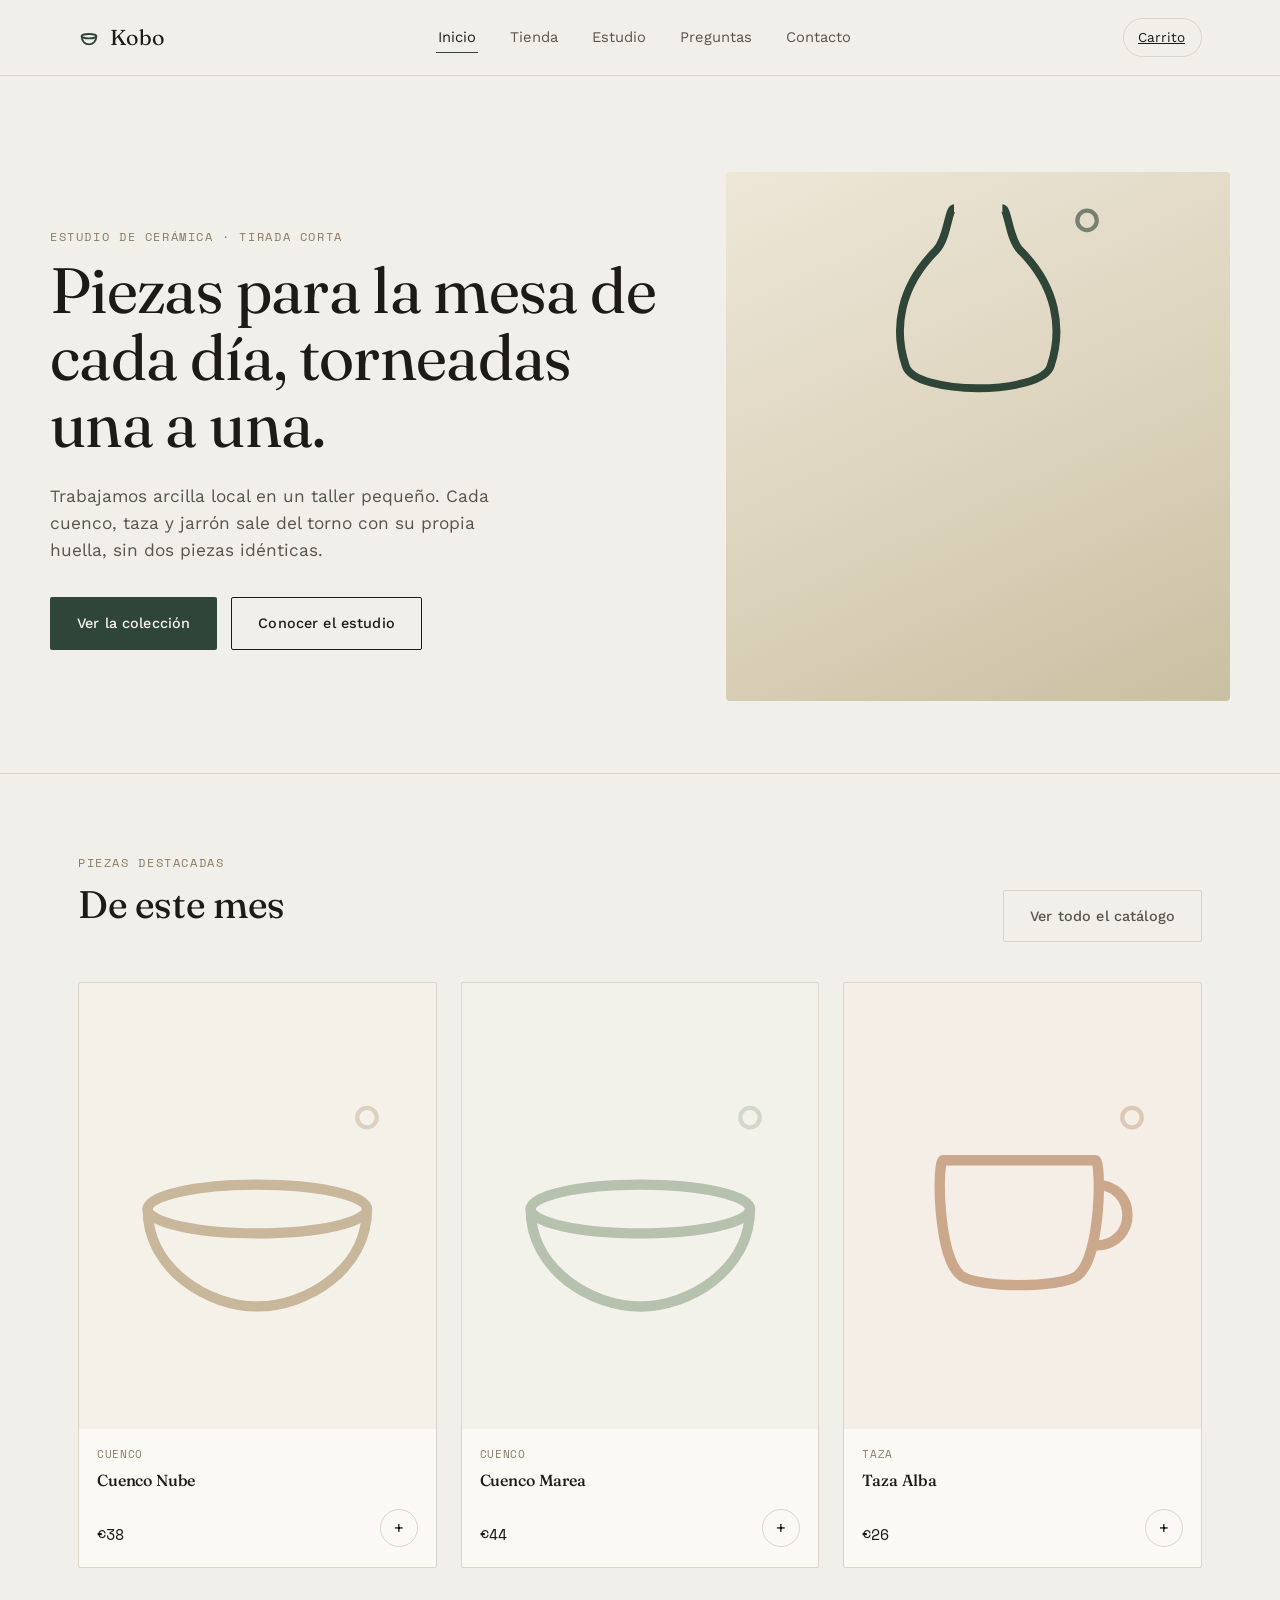
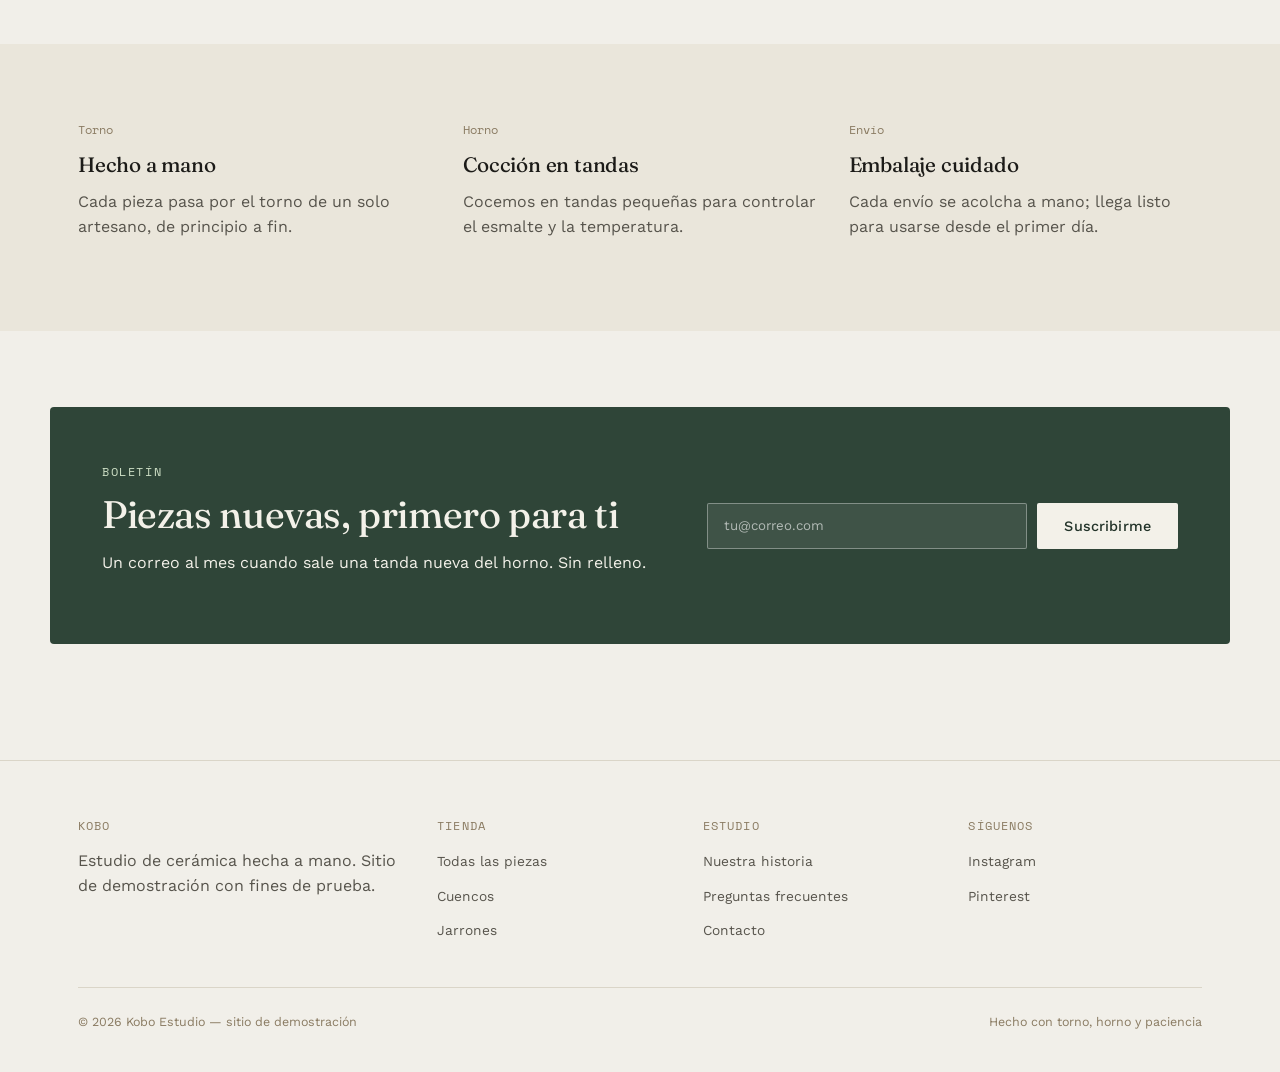
==== commit f6c78494: "Add files via upload" ====
--- a/index.html
+++ b/index.html
@@ -1,143 +1,175 @@
-<!doctype html>
+<!DOCTYPE html>
 <html lang="es">
 <head>
-<meta charset="utf-8">
-<meta name="viewport" content="width=device-width, initial-scale=1">
-<title>Demo · Herramientas del plan gratuito · Análisis de comportamiento</title>
-<meta name="description" content="Demostración interactiva y no oficial de las herramientas incluidas en un plan gratuito de análisis de comportamiento web: mapas de calor, grabaciones, embudos y analítica de formularios.">
-<link rel="preconnect" href="https://fonts.googleapis.com">
-<link rel="preconnect" href="https://fonts.gstatic.com" crossorigin>
-<link href="https://fonts.googleapis.com/css2?family=Space+Grotesk:wght@500;600;700&family=Inter:wght@400;500;600&family=JetBrains+Mono:wght@400;500&display=swap" rel="stylesheet">
-<link rel="stylesheet" href="assets/css/style.css">
+<meta charset="UTF-8">
+<meta name="viewport" content="width=device-width, initial-scale=1.0">
+<title>Kobo — Cerámica hecha a mano</title>
+<meta name="description" content="Piezas de cerámica torneadas a mano, en tiradas pequeñas. Sitio de demostración.">
+<link rel="stylesheet" href="assets/style.css">
 </head>
 <body>
 
-<div class="shell">
+<header class="site-header">
+  <nav class="nav">
+    <a href="index.html" class="brand">
+      <svg class="mark" viewBox="0 0 24 24" fill="none" xmlns="http://www.w3.org/2000/svg"><path d="M4 10c0 6 4 9 8 9s8-3 8-9" stroke="#2F4538" stroke-width="2" stroke-linecap="round"/><ellipse cx="12" cy="10" rx="8" ry="2.4" stroke="#2F4538" stroke-width="2"/></svg>
+      Kobo
+    </a>
+    <ul class="nav-links">
+      <li><a href="index.html" aria-current="page">Inicio</a></li>
+      <li><a href="shop.html">Tienda</a></li>
+      <li><a href="about.html">Estudio</a></li>
+      <li><a href="faq.html">Preguntas</a></li>
+      <li><a href="contact.html">Contacto</a></li>
+    </ul>
+    <div class="nav-actions">
+      <a class="cart-btn" href="cart.html">
+        Carrito <span class="cart-count" data-cart-count>0</span>
+      </a>
+      <button class="nav-toggle" aria-label="Abrir menú" aria-expanded="false">
+        <span></span><span></span><span></span>
+      </button>
+    </div>
+  </nav>
+</header>
 
-  <!-- nav lateral (escritorio) -->
-  <aside class="side">
-    <a href="index.html" class="brand">
-      <span class="brand-mark" aria-hidden="true"></span>
-      <span class="brand-text">Plan Gratuito<small>demo de herramientas</small></span>
-    </a>
+<main>
+  <section class="wrap hero">
+    <div class="hero-copy">
+      <span class="eyebrow">Estudio de cerámica · Tirada corta</span>
+      <h1>Piezas para la mesa de cada día, torneadas una a una.</h1>
+      <p class="lede">Trabajamos arcilla local en un taller pequeño. Cada cuenco, taza y jarrón sale del torno con su propia huella, sin dos piezas idénticas.</p>
+      <div class="hero-actions">
+        <a href="shop.html" class="btn btn-primary">Ver la colección</a>
+        <a href="about.html" class="btn btn-outline">Conocer el estudio</a>
+      </div>
+    </div>
+    <div class="hero-figure">
+      <svg viewBox="0 0 100 90" xmlns="http://www.w3.org/2000/svg" style="width:60%;margin:auto;">
+        <path d="M42 12 C40 12 40 22 36 26 C24 38 22 52 26 64 C29 74 71 74 74 64 C78 52 76 38 64 26 C60 22 60 12 58 12" fill="none" stroke="#2F4538" stroke-width="2.6" stroke-linejoin="round"/>
+        <circle cx="86" cy="16" r="3.2" fill="none" stroke="#2F4538" stroke-width="1.4" opacity="0.6"/>
+      </svg>
+    </div>
+  </section>
 
-    <div class="nav-group-label">Herramientas</div>
-    <ul class="nav-list">
-      <li><a href="index.html"><span class="bullet"></span>Resumen</a></li>
-      <li><a href="heatmaps.html"><span class="bullet"></span>Mapas de calor</a></li>
-      <li><a href="recordings.html"><span class="bullet"></span>Grabaciones de sesión</a></li>
-      <li><a href="funnels.html"><span class="bullet"></span>Embudos de conversión</a></li>
-      <li><a href="forms.html"><span class="bullet"></span>Analítica de formularios</a></li>
-      <li><a href="plan.html"><span class="bullet"></span>Plan y límites</a></li>
-    </ul>
+  <hr class="hairline">
 
-    <div class="side-foot">
-      Simulación educativa, sin conexión a cuentas reales.<br>
-      <a href="https://mouseflow.com" target="_blank" rel="noopener">mouseflow.com ↗</a>
+  <section class="section">
+    <div class="wrap section-head">
+      <div>
+        <span class="eyebrow">Piezas destacadas</span>
+        <h2>De este mes</h2>
+      </div>
+      <a href="shop.html" class="btn btn-ghost">Ver todo el catálogo</a>
     </div>
-  </aside>
+    <div class="wrap product-grid" id="featured-grid"></div>
+  </section>
 
-  <!-- nav superior (móvil) -->
-  <div class="topbar">
-    <a href="index.html" class="brand">
-      <span class="brand-mark" aria-hidden="true"></span>
-      <span class="brand-text">Plan Gratuito</span>
-    </a>
+  <section class="section section-alt">
+    <div class="wrap">
+      <div class="values-grid">
+        <div class="value-item">
+          <span class="num">Torno</span>
+          <h3>Hecho a mano</h3>
+          <p>Cada pieza pasa por el torno de un solo artesano, de principio a fin.</p>
+        </div>
+        <div class="value-item">
+          <span class="num">Horno</span>
+          <h3>Cocción en tandas</h3>
+          <p>Cocemos en tandas pequeñas para controlar el esmalte y la temperatura.</p>
+        </div>
+        <div class="value-item">
+          <span class="num">Envío</span>
+          <h3>Embalaje cuidado</h3>
+          <p>Cada envío se acolcha a mano; llega listo para usarse desde el primer día.</p>
+        </div>
+      </div>
+    </div>
+  </section>
+
+  <section class="section">
+    <div class="wrap newsletter">
+      <div>
+        <span class="eyebrow" style="color:#CFE0C6;">Boletín</span>
+        <h2>Piezas nuevas, primero para ti</h2>
+        <p>Un correo al mes cuando sale una tanda nueva del horno. Sin relleno.</p>
+      </div>
+      <form id="newsletter-form" novalidate>
+        <input type="email" name="email" placeholder="tu@correo.com" required aria-label="Correo electrónico">
+        <button type="submit" class="btn btn-primary">Suscribirme</button>
+      </form>
+    </div>
+  </section>
+</main>
+
+<footer class="site-footer">
+  <div class="wrap">
+    <div class="footer-grid">
+      <div>
+        <h4>Kobo</h4>
+        <p style="max-width:32ch;">Estudio de cerámica hecha a mano. Sitio de demostración con fines de prueba.</p>
+      </div>
+      <div>
+        <h4>Tienda</h4>
+        <ul>
+          <li><a href="shop.html">Todas las piezas</a></li>
+          <li><a href="shop.html#bowls">Cuencos</a></li>
+          <li><a href="shop.html#vases">Jarrones</a></li>
+        </ul>
+      </div>
+      <div>
+        <h4>Estudio</h4>
+        <ul>
+          <li><a href="about.html">Nuestra historia</a></li>
+          <li><a href="faq.html">Preguntas frecuentes</a></li>
+          <li><a href="contact.html">Contacto</a></li>
+        </ul>
+      </div>
+      <div>
+        <h4>Síguenos</h4>
+        <ul>
+          <li><a href="#">Instagram</a></li>
+          <li><a href="#">Pinterest</a></li>
+        </ul>
+      </div>
+    </div>
+    <hr class="hairline" style="margin-bottom:24px;">
+    <div class="footer-bottom">
+      <span>© 2026 Kobo Estudio — sitio de demostración</span>
+      <span>Hecho con torno, horno y paciencia</span>
+    </div>
   </div>
-  <nav class="topbar-nav">
-    <a href="index.html">Resumen</a>
-    <a href="heatmaps.html">Mapas de calor</a>
-    <a href="recordings.html">Grabaciones</a>
-    <a href="funnels.html">Embudos</a>
-    <a href="forms.html">Formularios</a>
-    <a href="plan.html">Plan</a>
-  </nav>
+</footer>
 
-  <main class="main">
-    <div class="container">
-
-      <div class="eyebrow"><span class="dot"></span>Demostración interactiva</div>
-
-      <section class="hero" data-cursor-hero>
-        <div class="hero-grid" aria-hidden="true"></div>
-        <div class="hero-inner">
-          <h1>Así se ve el plan gratuito de análisis de comportamiento en acción.</h1>
-          <p style="margin-top:14px;">
-            Mueve el cursor por esta sección: así es exactamente lo que estas herramientas
-            registran en un sitio real —posición, clics y tiempo— para reconstruir cómo
-            navegan tus visitantes. Explora cada módulo simulado desde el menú.
-          </p>
-          <div class="btn-row">
-            <a href="heatmaps.html" class="btn accent">Probar mapas de calor</a>
-            <a href="recordings.html" class="btn ghost">Ver una grabación</a>
+<script src="assets/main.js"></script>
+<script>
+  function renderFeatured(){
+    const grid = document.getElementById("featured-grid");
+    const featured = PRODUCTS.slice(0, 3);
+    grid.innerHTML = featured.map(p => `
+      <article class="card">
+        <a class="card-media" href="product.html?id=${p.id}" style="background:${p.tone}22;">
+          ${potteryShape(p.shape, p.tone)}
+        </a>
+        <div class="card-body">
+          <span class="card-cat">${labelCat(p.cat)}</span>
+          <a href="product.html?id=${p.id}"><h3 class="card-title">${p.name}</h3></a>
+          <div class="card-foot">
+            <span class="card-price mono">€${p.price}</span>
+            <button class="btn-icon" title="Añadir al carrito" data-add-to-cart="${p.id}">+</button>
           </div>
         </div>
-        <div id="cursor-dot"></div>
-        <div id="cursor-coords"></div>
-        <div class="hero-hint">seguimiento en vivo del cursor</div>
-      </section>
-
-      <div class="stat-row">
-        <div class="stat"><b>500</b><span>sesiones / mes</span></div>
-        <div class="stat"><b>1</b><span>sitio web</span></div>
-        <div class="stat"><b>4</b><span>herramientas incluidas</span></div>
-        <div class="stat"><b>0 €</b><span>coste, sin tarjeta</span></div>
-      </div>
-
-      <h2>Herramientas incluidas en el plan gratuito</h2>
-      <p class="lead" style="max-width:60ch;">
-        Cada tarjeta abre una simulación funcional del módulo real: interactúa con
-        páginas de ejemplo, reproduce sesiones falsas y observa cómo se construyen
-        los datos, sin necesidad de instalar nada ni crear una cuenta.
-      </p>
-
-      <div class="tool-grid">
-        <a class="tool-card" href="heatmaps.html">
-          <span class="num">01</span>
-          <h3>Mapas de calor</h3>
-          <p>Haz clic sobre una página de ejemplo y observa cómo se acumulan los puntos de calor en tiempo real.</p>
-          <span class="go">Abrir demo →</span>
-        </a>
-        <a class="tool-card" href="recordings.html">
-          <span class="num">02</span>
-          <h3>Grabaciones de sesión</h3>
-          <p>Reproduce sesiones simuladas con controles de reproducción, velocidad y línea de tiempo.</p>
-          <span class="go">Abrir demo →</span>
-        </a>
-        <a class="tool-card" href="funnels.html">
-          <span class="num">03</span>
-          <h3>Embudos de conversión</h3>
-          <p>Visualiza el abandono paso a paso entre distintas etapas de un recorrido de compra.</p>
-          <span class="go">Abrir demo →</span>
-        </a>
-        <a class="tool-card" href="forms.html">
-          <span class="num">04</span>
-          <h3>Analítica de formularios</h3>
-          <p>Rellena un formulario de ejemplo y observa qué campos generan más fricción.</p>
-          <span class="go">Abrir demo →</span>
-        </a>
-      </div>
-
-      <div class="card" style="display:flex; justify-content:space-between; align-items:center; gap:16px; flex-wrap:wrap;">
-        <div>
-          <h3 style="margin-bottom:4px;">¿Cuánto incluye exactamente el plan gratuito?</h3>
-          <p style="margin:0; font-size:.9rem;">Revisa los límites de sesiones, retención de datos y la herramienta de feedback.</p>
-        </div>
-        <a href="plan.html" class="btn ghost">Ver plan y límites</a>
-      </div>
-
-      <p class="disclaimer">
-        Este sitio es un proyecto de demostración independiente y no oficial, pensado para
-        explicar de forma visual cómo funcionan las herramientas de un plan gratuito de
-        análisis de comportamiento web. No está afiliado a Mouseflow ApS ni transmite datos
-        reales: todas las sesiones, clics y estadísticas que ves aquí son generados localmente
-        en tu navegador con fines educativos.
-      </p>
-
-    </div>
-  </main>
-</div>
-
-<script src="assets/js/main.js"></script>
+      </article>
+    `).join("");
+    document.querySelectorAll("[data-add-to-cart]").forEach(btn => {
+      btn.addEventListener("click", () => addToCart(btn.getAttribute("data-add-to-cart")));
+    });
+  }
+  function labelCat(cat){
+    return { bowls: "Cuenco", cups: "Taza", vases: "Jarrón", plates: "Plato" }[cat] || cat;
+  }
+  renderFeatured();
+  initDemoForm(document.getElementById("newsletter-form"), "Gracias, te avisaremos de la próxima tanda.");
+</script>
 </body>
 </html>
--- a/assets/style.css
+++ b/assets/style.css
@@ -0,0 +1,499 @@
+/* ==========================================================================
+   KOBO — hoja de estilos
+   Paleta: piedra cálida + pino profundo, tipografía Fraunces + Work Sans
+   ========================================================================== */
+
+@import url('https://fonts.googleapis.com/css2?family=Fraunces:ital,opsz,wght@0,9..144,300;0,9..144,450;0,9..144,600;1,9..144,450&family=Work+Sans:wght@300;400;500;600&family=Space+Mono:wght@400;700&display=swap');
+
+:root{
+  --bg: #F1EFE9;
+  --bg-card: #FAF9F5;
+  --ink: #1C1B18;
+  --ink-soft: #57544C;
+  --pine: #2F4538;
+  --pine-dark: #223329;
+  --taupe: #8A7B62;
+  --line: #DAD5C8;
+  --error: #A3432F;
+  --radius: 2px;
+  --max: 1180px;
+  --gap: 24px;
+  --dur: 220ms;
+}
+
+*,*::before,*::after{ box-sizing:border-box; }
+
+html{ scroll-behavior:smooth; }
+
+body{
+  margin:0;
+  background:var(--bg);
+  color:var(--ink);
+  font-family:'Work Sans', sans-serif;
+  font-weight:400;
+  line-height:1.55;
+  -webkit-font-smoothing:antialiased;
+}
+
+@media (prefers-reduced-motion: reduce){
+  html{ scroll-behavior:auto; }
+  *,*::before,*::after{ animation-duration:0.01ms !important; animation-iteration-count:1 !important; transition-duration:0.01ms !important; }
+}
+
+h1,h2,h3,h4{
+  font-family:'Fraunces', serif;
+  font-weight:450;
+  margin:0 0 0.4em;
+  letter-spacing:-0.01em;
+  color:var(--ink);
+}
+
+h1{ font-size:clamp(2.4rem, 5vw, 4rem); font-weight:400; line-height:1.05; }
+h2{ font-size:clamp(1.6rem, 3vw, 2.4rem); line-height:1.15; }
+h3{ font-size:1.3rem; }
+
+p{ margin:0 0 1em; color:var(--ink-soft); }
+
+a{ color:inherit; }
+
+.eyebrow{
+  font-family:'Space Mono', monospace;
+  font-size:0.72rem;
+  letter-spacing:0.14em;
+  text-transform:uppercase;
+  color:var(--taupe);
+  display:inline-block;
+  margin-bottom:0.9em;
+}
+
+.mono{ font-family:'Space Mono', monospace; }
+
+.wrap{
+  max-width:var(--max);
+  margin:0 auto;
+  padding:0 28px;
+}
+
+.hairline{ border:0; border-top:1px solid var(--line); margin:0; }
+
+img,svg{ display:block; max-width:100%; }
+
+/* ---------- Botones ---------- */
+button{ font-family:inherit; }
+
+.btn{
+  display:inline-flex;
+  align-items:center;
+  justify-content:center;
+  gap:8px;
+  padding:14px 26px;
+  border-radius:var(--radius);
+  border:1px solid transparent;
+  font-size:0.9rem;
+  font-weight:500;
+  letter-spacing:0.01em;
+  cursor:pointer;
+  text-decoration:none;
+  transition:transform var(--dur) ease, background var(--dur) ease, color var(--dur) ease, border-color var(--dur) ease;
+  -webkit-tap-highlight-color:transparent;
+}
+.btn:focus-visible{ outline:2px solid var(--pine); outline-offset:3px; }
+
+.btn-primary{ background:var(--pine); color:#F6F4EE; }
+.btn-primary:hover{ background:var(--pine-dark); transform:translateY(-1px); }
+
+.btn-outline{ background:transparent; color:var(--ink); border-color:var(--ink); }
+.btn-outline:hover{ background:var(--ink); color:var(--bg); }
+
+.btn-ghost{ background:transparent; color:var(--ink-soft); border-color:var(--line); }
+.btn-ghost:hover{ border-color:var(--ink); color:var(--ink); }
+
+.btn-sm{ padding:9px 16px; font-size:0.8rem; }
+.btn-block{ width:100%; }
+.btn[disabled]{ opacity:0.45; cursor:not-allowed; pointer-events:none; }
+
+.btn-icon{
+  width:38px; height:38px; padding:0;
+  border-radius:50%;
+  border:1px solid var(--line);
+  background:var(--bg-card);
+  display:inline-flex; align-items:center; justify-content:center;
+  cursor:pointer;
+  font-size:1rem;
+  transition:border-color var(--dur) ease, background var(--dur) ease;
+}
+.btn-icon:hover{ border-color:var(--pine); background:#fff; }
+
+/* ---------- Header / Nav ---------- */
+.site-header{
+  position:sticky; top:0; z-index:50;
+  background:rgba(241,239,233,0.92);
+  backdrop-filter:blur(6px);
+  border-bottom:1px solid var(--line);
+}
+.nav{
+  max-width:var(--max);
+  margin:0 auto;
+  padding:18px 28px;
+  display:flex;
+  align-items:center;
+  justify-content:space-between;
+  gap:20px;
+}
+.brand{
+  font-family:'Fraunces', serif;
+  font-size:1.35rem;
+  text-decoration:none;
+  display:flex;
+  align-items:center;
+  gap:10px;
+}
+.brand .mark{ width:22px; height:22px; }
+
+.nav-links{
+  list-style:none;
+  display:flex;
+  gap:30px;
+  margin:0; padding:0;
+}
+.nav-links a{
+  text-decoration:none;
+  font-size:0.92rem;
+  color:var(--ink-soft);
+  padding:6px 2px;
+  border-bottom:1px solid transparent;
+  transition:color var(--dur) ease, border-color var(--dur) ease;
+}
+.nav-links a:hover, .nav-links a[aria-current="page"]{
+  color:var(--ink);
+  border-color:var(--pine);
+}
+
+.nav-actions{ display:flex; align-items:center; gap:14px; }
+
+.cart-btn{
+  position:relative;
+  display:inline-flex; align-items:center; gap:8px;
+  background:none; border:1px solid var(--line);
+  border-radius:20px; padding:8px 16px 8px 14px;
+  cursor:pointer; font-size:0.85rem; color:var(--ink);
+  transition:border-color var(--dur) ease;
+}
+.cart-btn:hover{ border-color:var(--pine); }
+.cart-count{
+  background:var(--pine); color:#fff;
+  font-family:'Space Mono', monospace;
+  font-size:0.7rem;
+  min-width:18px; height:18px; border-radius:9px;
+  display:inline-flex; align-items:center; justify-content:center;
+  padding:0 5px;
+}
+
+.nav-toggle{
+  display:none;
+  background:none; border:none; cursor:pointer;
+  width:34px; height:34px;
+  flex-direction:column; align-items:center; justify-content:center; gap:5px;
+}
+.nav-toggle span{ width:20px; height:1px; background:var(--ink); display:block; }
+
+@media (max-width: 860px){
+  .nav-links{
+    position:fixed; inset:64px 0 0 0;
+    background:var(--bg);
+    flex-direction:column; padding:30px 28px; gap:22px;
+    transform:translateY(-8px); opacity:0; pointer-events:none;
+    transition:opacity var(--dur) ease, transform var(--dur) ease;
+  }
+  .nav-links.open{ opacity:1; transform:translateY(0); pointer-events:auto; }
+  .nav-links a{ font-size:1.1rem; }
+  .nav-toggle{ display:flex; }
+}
+
+/* ---------- Hero ---------- */
+.hero{
+  padding:96px 0 72px;
+  display:grid;
+  grid-template-columns:1.1fr 0.9fr;
+  gap:60px;
+  align-items:center;
+}
+.hero-copy p.lede{ font-size:1.08rem; max-width:44ch; }
+.hero-actions{ display:flex; gap:14px; margin-top:34px; flex-wrap:wrap; }
+
+.hero-figure{
+  aspect-ratio:1/1.05;
+  border-radius:4px;
+  position:relative;
+  overflow:hidden;
+  background:linear-gradient(155deg, #EDE7D8 0%, #DCD3BC 55%, #C9BFA2 100%);
+}
+
+@media (max-width:860px){
+  .hero{ grid-template-columns:1fr; padding:52px 0 44px; }
+  .hero-figure{ order:-1; max-width:340px; margin:0 auto; }
+}
+
+/* ---------- Secciones genéricas ---------- */
+.section{ padding:76px 0; }
+.section-head{
+  display:flex; align-items:flex-end; justify-content:space-between;
+  gap:20px; margin-bottom:40px; flex-wrap:wrap;
+}
+.section-head p{ margin:0; max-width:46ch; }
+
+.section-alt{ background:#EAE6DB; }
+
+/* ---------- Grid de productos ---------- */
+.product-grid{
+  display:grid;
+  grid-template-columns:repeat(3, 1fr);
+  gap:var(--gap);
+}
+@media (max-width:900px){ .product-grid{ grid-template-columns:repeat(2,1fr); } }
+@media (max-width:560px){ .product-grid{ grid-template-columns:1fr; } }
+
+.card{
+  background:var(--bg-card);
+  border:1px solid var(--line);
+  border-radius:var(--radius);
+  overflow:hidden;
+  display:flex; flex-direction:column;
+  transition:border-color var(--dur) ease, transform var(--dur) ease;
+}
+.card:hover{ border-color:var(--pine); transform:translateY(-2px); }
+
+.card-media{
+  aspect-ratio:4/5;
+  display:flex; align-items:center; justify-content:center;
+  padding:26px;
+  text-decoration:none;
+}
+.card-media svg{ width:100%; height:100%; }
+
+.card-body{ padding:16px 18px 20px; display:flex; flex-direction:column; gap:6px; flex:1; }
+.card-body a{ text-decoration:none; }
+.card-title{ font-size:1rem; font-weight:500; margin:0; }
+.card-cat{ font-family:'Space Mono', monospace; font-size:0.7rem; color:var(--taupe); letter-spacing:0.06em; text-transform:uppercase; }
+.card-price{ font-family:'Space Mono', monospace; font-size:0.92rem; margin-top:auto; padding-top:10px; }
+.card-foot{ display:flex; align-items:center; justify-content:space-between; padding-top:10px; }
+
+/* ---------- Filtros / chips ---------- */
+.filter-bar{
+  display:flex; align-items:center; justify-content:space-between;
+  gap:20px; margin-bottom:32px; flex-wrap:wrap;
+}
+.chips{ display:flex; gap:10px; flex-wrap:wrap; }
+.chip{
+  border:1px solid var(--line); background:transparent;
+  padding:8px 16px; border-radius:20px; font-size:0.82rem;
+  cursor:pointer; color:var(--ink-soft);
+  transition:all var(--dur) ease;
+}
+.chip[aria-pressed="true"]{ background:var(--ink); color:var(--bg); border-color:var(--ink); }
+.chip:hover{ border-color:var(--ink); }
+
+.select{
+  border:1px solid var(--line); background:var(--bg-card);
+  padding:9px 14px; border-radius:var(--radius);
+  font-family:inherit; font-size:0.85rem; color:var(--ink);
+}
+
+/* ---------- Formularios ---------- */
+.field{ margin-bottom:20px; }
+.field label{
+  display:block; font-size:0.82rem; font-weight:500;
+  margin-bottom:7px; color:var(--ink);
+}
+.field .hint{ font-size:0.76rem; color:var(--taupe); margin-top:5px; }
+.field input[type="text"],
+.field input[type="email"],
+.field input[type="tel"],
+.field input[type="number"],
+.field select,
+.field textarea{
+  width:100%;
+  border:1px solid var(--line);
+  background:var(--bg-card);
+  padding:12px 14px;
+  border-radius:var(--radius);
+  font-family:inherit;
+  font-size:0.92rem;
+  color:var(--ink);
+  transition:border-color var(--dur) ease;
+}
+.field input:focus, .field select:focus, .field textarea:focus{
+  outline:none; border-color:var(--pine);
+}
+.field textarea{ resize:vertical; min-height:120px; }
+.field.invalid input, .field.invalid textarea{ border-color:var(--error); }
+.field .error-msg{ display:none; font-size:0.76rem; color:var(--error); margin-top:6px; }
+.field.invalid .error-msg{ display:block; }
+
+.row-2{ display:grid; grid-template-columns:1fr 1fr; gap:18px; }
+@media (max-width:560px){ .row-2{ grid-template-columns:1fr; } }
+
+.choice-group{ display:flex; flex-wrap:wrap; gap:10px; }
+.choice{
+  border:1px solid var(--line); border-radius:20px;
+  padding:9px 16px; font-size:0.84rem; cursor:pointer;
+  background:var(--bg-card); color:var(--ink-soft);
+  transition:all var(--dur) ease;
+}
+.choice input{ position:absolute; opacity:0; pointer-events:none; }
+.choice:has(input:checked){ background:var(--pine); border-color:var(--pine); color:#fff; }
+
+.check-row{ display:flex; align-items:flex-start; gap:10px; font-size:0.86rem; color:var(--ink-soft); }
+.check-row input{ margin-top:3px; }
+
+.form-card{
+  background:var(--bg-card); border:1px solid var(--line);
+  border-radius:4px; padding:38px;
+}
+@media (max-width:600px){ .form-card{ padding:24px; } }
+
+.form-status{
+  margin-top:18px; padding:14px 16px; border-radius:var(--radius);
+  font-size:0.86rem; display:none;
+}
+.form-status.show{ display:block; }
+.form-status.ok{ background:#E4EAE1; color:var(--pine-dark); display:block; }
+.form-status.bad{ background:#F3E1DB; color:var(--error); display:block; }
+
+/* ---------- Acordeón ---------- */
+.accordion-item{ border-bottom:1px solid var(--line); }
+.accordion-trigger{
+  width:100%; background:none; border:none; cursor:pointer;
+  display:flex; align-items:center; justify-content:space-between;
+  padding:20px 2px; text-align:left; font-size:1rem; color:var(--ink);
+  font-family:'Fraunces', serif;
+}
+.accordion-trigger .plus{
+  font-family:'Space Mono', monospace; font-size:1.1rem; color:var(--taupe);
+  transition:transform var(--dur) ease;
+}
+.accordion-trigger[aria-expanded="true"] .plus{ transform:rotate(45deg); }
+.accordion-panel{
+  max-height:0; overflow:hidden;
+  transition:max-height var(--dur) ease;
+}
+.accordion-panel-inner{ padding:0 2px 20px; color:var(--ink-soft); }
+
+/* ---------- Pasos / funnel ---------- */
+.steps{
+  display:flex; align-items:center; justify-content:center;
+  gap:10px; margin-bottom:48px; flex-wrap:wrap;
+}
+.step{
+  display:flex; align-items:center; gap:10px;
+  font-size:0.82rem; color:var(--taupe);
+}
+.step-mark{
+  width:30px; height:30px; border-radius:50%;
+  border:1.5px solid var(--line);
+  display:flex; align-items:center; justify-content:center;
+  font-family:'Space Mono', monospace; font-size:0.78rem;
+  color:var(--taupe);
+}
+.step.active .step-mark{ border-color:var(--pine); color:var(--pine); background:#E4EAE1; }
+.step.done .step-mark{ border-color:var(--pine); background:var(--pine); color:#fff; }
+.step.active{ color:var(--ink); }
+.step-sep{ width:26px; height:1px; background:var(--line); }
+
+.checkout-step{ display:none; }
+.checkout-step.active{ display:block; }
+
+/* ---------- Tabla carrito ---------- */
+.cart-table{ width:100%; border-collapse:collapse; }
+.cart-table th{
+  text-align:left; font-family:'Space Mono', monospace; font-size:0.7rem;
+  text-transform:uppercase; letter-spacing:0.08em; color:var(--taupe);
+  padding-bottom:14px; border-bottom:1px solid var(--line); font-weight:400;
+}
+.cart-table td{ padding:20px 0; border-bottom:1px solid var(--line); vertical-align:middle; }
+.cart-line{ display:flex; align-items:center; gap:16px; }
+.cart-thumb{ width:64px; height:64px; border-radius:3px; background:var(--bg-card); border:1px solid var(--line); display:flex; align-items:center; justify-content:center; padding:8px; }
+.cart-thumb svg{ width:100%; height:100%; }
+.qty-stepper{ display:inline-flex; align-items:center; border:1px solid var(--line); border-radius:20px; }
+.qty-stepper button{ width:30px; height:30px; border:none; background:none; cursor:pointer; font-size:0.95rem; }
+.qty-stepper span{ min-width:24px; text-align:center; font-family:'Space Mono', monospace; font-size:0.85rem; }
+.remove-link{ background:none; border:none; color:var(--taupe); font-size:0.8rem; cursor:pointer; text-decoration:underline; padding:0; }
+.remove-link:hover{ color:var(--error); }
+
+.summary-card{
+  background:var(--bg-card); border:1px solid var(--line); border-radius:4px; padding:28px;
+}
+.summary-row{ display:flex; justify-content:space-between; font-size:0.9rem; padding:9px 0; color:var(--ink-soft); }
+.summary-row.total{ color:var(--ink); font-weight:500; font-size:1.05rem; border-top:1px solid var(--line); margin-top:6px; padding-top:16px; }
+.promo-row{ display:flex; gap:10px; margin:18px 0; }
+.promo-row input{ flex:1; border:1px solid var(--line); background:#fff; padding:11px 12px; border-radius:var(--radius); font-family:inherit; }
+
+.empty-state{
+  text-align:center; padding:80px 20px; color:var(--ink-soft);
+}
+.empty-state .glyph{ width:64px; height:64px; margin:0 auto 20px; opacity:0.5; }
+
+/* ---------- FAQ / listas ---------- */
+.faq-list{ max-width:760px; }
+
+/* ---------- Footer ---------- */
+.site-footer{ border-top:1px solid var(--line); padding:56px 0 40px; margin-top:40px; }
+.footer-grid{ display:grid; grid-template-columns:1.4fr 1fr 1fr 1fr; gap:32px; margin-bottom:44px; }
+@media (max-width:760px){ .footer-grid{ grid-template-columns:1fr 1fr; } }
+.footer-grid h4{ font-family:'Space Mono', monospace; font-size:0.72rem; text-transform:uppercase; letter-spacing:0.1em; color:var(--taupe); font-weight:400; margin-bottom:14px; }
+.footer-grid ul{ list-style:none; margin:0; padding:0; display:flex; flex-direction:column; gap:10px; }
+.footer-grid a{ text-decoration:none; font-size:0.86rem; color:var(--ink-soft); }
+.footer-grid a:hover{ color:var(--ink); }
+.footer-bottom{ display:flex; justify-content:space-between; align-items:center; flex-wrap:wrap; gap:12px; font-size:0.78rem; color:var(--taupe); }
+
+/* ---------- Toast (añadir al carrito) ---------- */
+.toast{
+  position:fixed; left:50%; bottom:28px; transform:translate(-50%, 12px);
+  background:var(--ink); color:var(--bg);
+  padding:14px 22px; border-radius:24px; font-size:0.85rem;
+  opacity:0; pointer-events:none; transition:opacity var(--dur) ease, transform var(--dur) ease;
+  z-index:100;
+}
+.toast.show{ opacity:1; transform:translate(-50%,0); }
+
+/* ---------- Utilidades ---------- */
+.center{ text-align:center; }
+.stack{ display:flex; flex-direction:column; }
+.mt-0{ margin-top:0; }
+.gallery{ display:flex; flex-direction:column; gap:14px; }
+.gallery-main{ aspect-ratio:1/1; background:var(--bg-card); border:1px solid var(--line); border-radius:4px; display:flex; align-items:center; justify-content:center; padding:40px; }
+.gallery-main svg{ width:100%; height:100%; }
+.gallery-thumbs{ display:flex; gap:10px; }
+.gallery-thumbs button{ width:64px; height:64px; border-radius:3px; border:1px solid var(--line); background:var(--bg-card); padding:10px; cursor:pointer; }
+.gallery-thumbs button[aria-current="true"]{ border-color:var(--pine); }
+
+.product-detail{ display:grid; grid-template-columns:1fr 1fr; gap:56px; padding:56px 0; }
+@media (max-width:860px){ .product-detail{ grid-template-columns:1fr; gap:32px; } }
+
+.price-tag{ font-family:'Space Mono', monospace; font-size:1.25rem; margin:6px 0 22px; }
+
+.breadcrumb{ font-size:0.78rem; color:var(--taupe); padding:22px 0 0; }
+.breadcrumb a{ text-decoration:none; color:var(--taupe); }
+.breadcrumb a:hover{ color:var(--ink); }
+
+.related-title{ margin-bottom:26px; }
+
+.values-grid{ display:grid; grid-template-columns:repeat(3,1fr); gap:32px; }
+@media (max-width:760px){ .values-grid{ grid-template-columns:1fr; } }
+.value-item .num{ font-family:'Space Mono', monospace; color:var(--taupe); font-size:0.78rem; margin-bottom:10px; display:block; }
+
+.split{ display:grid; grid-template-columns:1fr 1fr; gap:56px; align-items:center; }
+@media (max-width:860px){ .split{ grid-template-columns:1fr; gap:28px; } }
+.split .figure{ aspect-ratio:4/3; border-radius:4px; background:linear-gradient(160deg,#E6E0CF,#CBC0A4); }
+
+.newsletter{ background:var(--pine); color:#F3F1E9; border-radius:4px; padding:52px; display:grid; grid-template-columns:1.2fr 1fr; gap:40px; align-items:center; }
+.newsletter h2, .newsletter p{ color:#F3F1E9; }
+.newsletter form{ display:flex; gap:10px; }
+.newsletter input{ flex:1; border:1px solid rgba(255,255,255,0.35); background:rgba(255,255,255,0.08); color:#fff; padding:13px 16px; border-radius:var(--radius); font-family:inherit; }
+.newsletter input::placeholder{ color:rgba(255,255,255,0.6); }
+.newsletter .btn-primary{ background:#F3F1E9; color:var(--pine-dark); }
+.newsletter .btn-primary:hover{ background:#fff; }
+@media (max-width:760px){ .newsletter{ grid-template-columns:1fr; padding:32px; } .newsletter form{ flex-direction:column; } }
+
+.page-head{ padding:64px 0 20px; }
+.page-head p{ max-width:56ch; }
